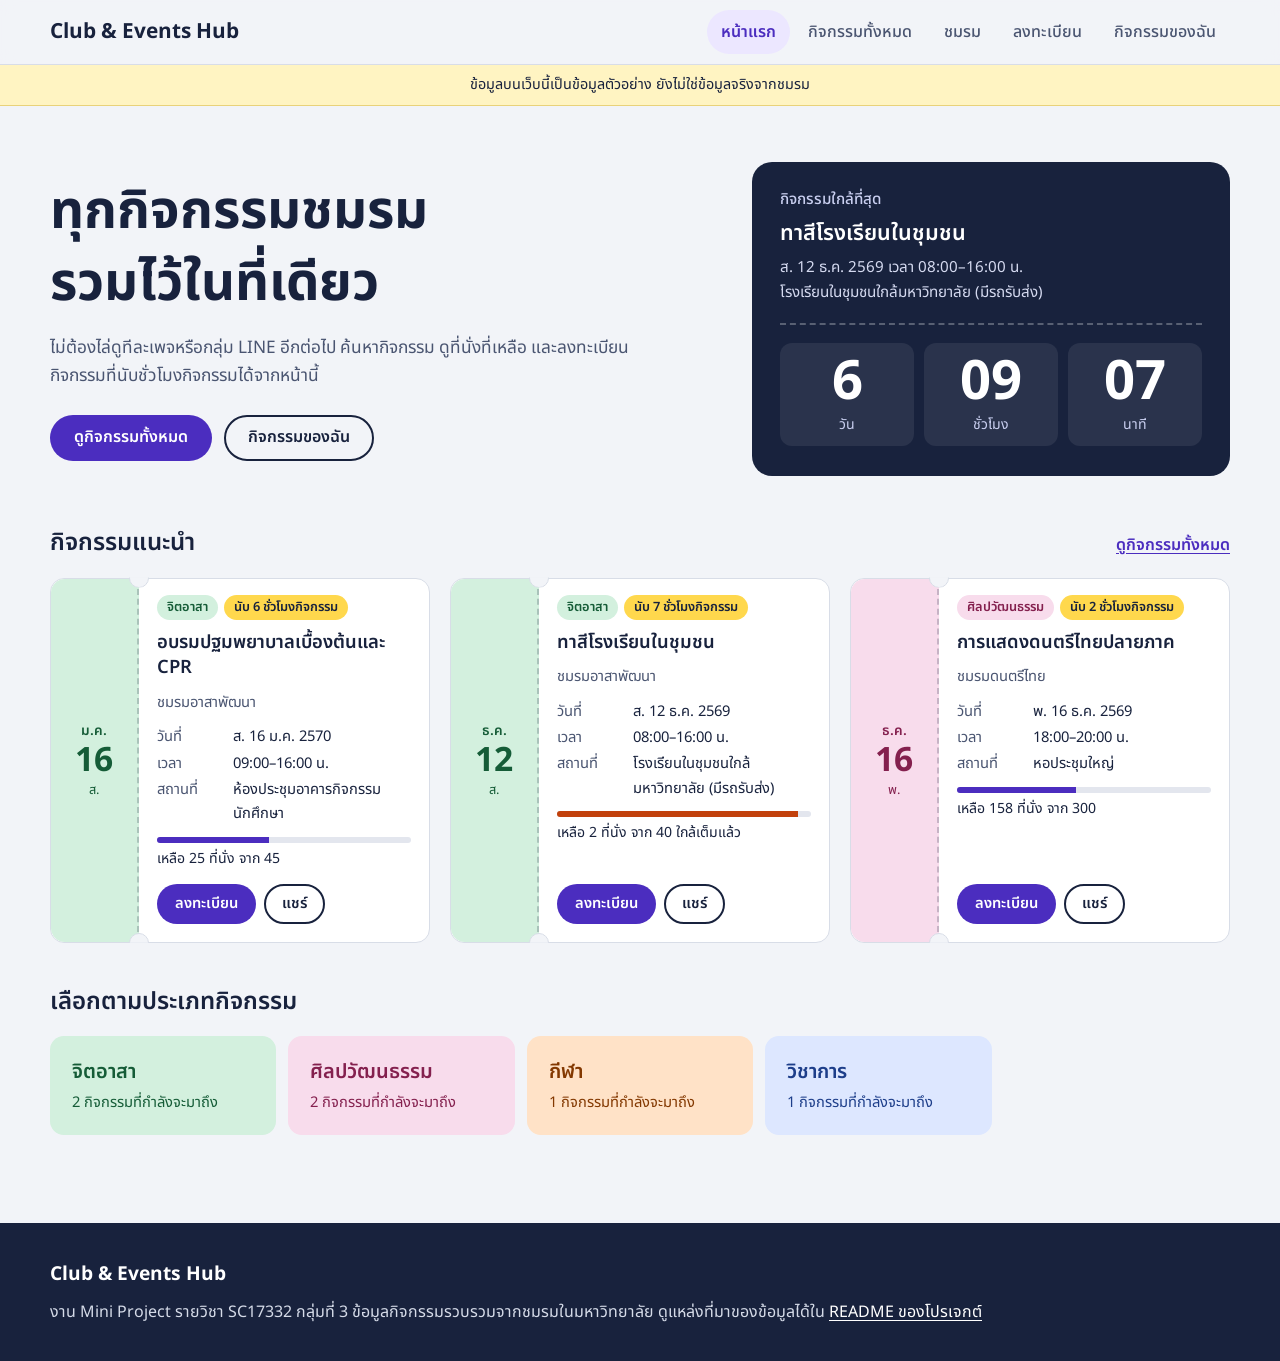
==== index.html @ ec0154b6 "Add Club & Events Hub starter site" ====
<!DOCTYPE html>
<!--
  =========================================================
  index.html — หน้าแรก Club & Events Hub
  รายวิชา SC17332 · Mini Project Smart Campus · กลุ่มที่ 3

  หน้านี้ทำอะไร
    1) นับถอยหลังถึงกิจกรรมถัดไป (F6)
       ถ้าเคยลงทะเบียนไว้ → นับถึงกิจกรรมถัดไปของฉัน
       ถ้ายังไม่เคย       → นับถึงกิจกรรมที่ใกล้ที่สุด
    2) กิจกรรมแนะนำ (กิจกรรมที่ featured = true ใน data/events.json)
    3) ลิงก์ลัดไปหน้ากิจกรรมแบบกรองตามประเภท

  ไฟล์ JavaScript ของหน้านี้: js/home.js (ใช้ฟังก์ชันร่วมจาก js/common.js และเริ่มทำงานผ่าน js/router.js)
  จุดที่ JavaScript เติมเนื้อหาให้มีคำว่า [JS] กำกับไว้ใน comment
  =========================================================
-->
<html lang="th">
<head>
  <meta charset="UTF-8">
  <meta name="viewport" content="width=device-width, initial-scale=1.0">
  <title>Club &amp; Events Hub — รวมกิจกรรมชมรมในมหาวิทยาลัย</title>
  <meta name="description" content="รวมกิจกรรมชมรมในมหาวิทยาลัย ค้นหา ลงทะเบียน และติดตามกิจกรรมที่นับชั่วโมงกิจกรรมได้">

  <!-- Google Fonts (อนุญาตตามข้อ T9)
       Noto Sans Thai = ฟอนต์เดียวทั้งเว็บ อ่านง่ายทั้งไทยและอังกฤษ -->
  <link rel="preconnect" href="https://fonts.googleapis.com">
  <link rel="preconnect" href="https://fonts.gstatic.com" crossorigin>
  <link href="https://fonts.googleapis.com/css2?family=Noto+Sans+Thai:wght@400;500;600;700&display=swap" rel="stylesheet">

  <!-- CSS ไฟล์เดียวใช้ทุกหน้า (ข้อ T4: ห้าม inline style) -->
  <link rel="icon" href="images/favicon.svg" type="image/svg+xml">
  <link rel="stylesheet" href="css/style.css">
</head>
<body data-page="home">

  <!-- ลิงก์ข้ามเมนู: กด Tab ครั้งแรกจะเห็น ช่วยผู้ใช้คีย์บอร์ดไม่ต้องกด Tab ผ่านเมนูทุกครั้ง -->
  <a class="skip-link" href="#main">ข้ามไปเนื้อหาหลัก</a>

  <!-- ===== HEADER (เหมือนกันทุกหน้า ต่างกันแค่ aria-current) ===== -->
  <header class="site-header">
    <div class="container header-inner">
      <a class="logo" href="index.html">Club &amp; Events Hub</a>

      <!-- aria-current="page" บอกโปรแกรมอ่านหน้าจอว่าตอนนี้อยู่หน้าไหน และ CSS ใช้ทำเส้นใต้ค้าง -->
      <nav aria-label="เมนูหลัก">
        <ul class="nav-links">
          <li><a href="index.html" aria-current="page">หน้าแรก</a></li>
          <li><a href="events.html">กิจกรรมทั้งหมด</a></li>
          <li><a href="clubs.html">ชมรม</a></li>
          <li><a href="register.html">ลงทะเบียน</a></li>
          <!-- [JS] ตัวเลขจำนวนกิจกรรมที่ลงทะเบียนไว้ common.js อัปเดตจาก localStorage -->
          <li><a href="my-events.html">กิจกรรมของฉัน <span class="nav-badge" id="my-count" hidden>0</span></a></li>
        </ul>
      </nav>
    </div>
  </header>

  <!-- [JS] แถบเตือนข้อมูลตัวอย่าง แสดงเมื่อ meta.isSample เป็น true ใน data/events.json -->
  <p class="sample-banner" id="sample-banner" hidden>
    ข้อมูลบนเว็บนี้เป็นข้อมูลตัวอย่าง ยังไม่ใช่ข้อมูลจริงจากชมรม
  </p>

  <main id="main">

    <!-- ===== HERO: ข้อความต้อนรับ + นับถอยหลัง ===== -->
    <section class="hero container" aria-labelledby="hero-title">
      <div class="hero-text">
        <h1 id="hero-title">ทุกกิจกรรมชมรม<br>รวมไว้ในที่เดียว</h1>
        <p class="hero-lead">
          ไม่ต้องไล่ดูทีละเพจหรือกลุ่ม LINE อีกต่อไป ค้นหากิจกรรม ดูที่นั่งที่เหลือ
          และลงทะเบียนกิจกรรมที่นับชั่วโมงกิจกรรมได้จากหน้านี้
        </p>
        <div class="hero-actions">
          <a class="btn btn-primary" href="events.html">ดูกิจกรรมทั้งหมด</a>
          <a class="btn btn-ghost" href="my-events.html">กิจกรรมของฉัน</a>
        </div>
      </div>

      <!-- [JS] กล่องนับถอยหลัง (F6)
           common.js ฟังก์ชัน renderCountdown() เติมชื่อกิจกรรม วันเวลา และตัวเลข
           แล้วใช้ setInterval อัปเดตทุก 1 วินาที -->
      <section class="countdown-card" aria-labelledby="countdown-title">
        <h2 id="countdown-title" class="countdown-label">กิจกรรมใกล้ที่สุด</h2>
        <div id="countdown-box" aria-busy="true">
          <p class="countdown-status">กำลังโหลดกิจกรรม…</p>
        </div>
      </section>
    </section>

    <!-- ===== กิจกรรมแนะนำ ===== -->
    <section class="section container" aria-labelledby="featured-title">
      <div class="section-head">
        <h2 id="featured-title">กิจกรรมแนะนำ</h2>
        <a class="text-link" href="events.html">ดูกิจกรรมทั้งหมด</a>
      </div>

      <!-- [JS] การ์ดกิจกรรมสร้างจากข้อมูลใน data/events.json (F1) -->
      <div class="ticket-grid" id="featured-grid" aria-busy="true">
        <p class="grid-message">กำลังโหลดกิจกรรม…</p>
      </div>

      <noscript>
        <p class="grid-message">กรุณาเปิดใช้ JavaScript เพื่อดูรายการกิจกรรม</p>
      </noscript>
    </section>

    <!-- ===== เลือกตามประเภท ===== -->
    <section class="section container" aria-labelledby="types-title">
      <div class="section-head">
        <h2 id="types-title">เลือกตามประเภทกิจกรรม</h2>
      </div>
      <!-- [JS] สร้างลิงก์จากประเภทที่มีจริงในข้อมูล เช่น events.html?type=จิตอาสา -->
      <ul class="type-links" id="type-links"></ul>
    </section>

  </main>

  <!-- ===== FOOTER (เหมือนกันทุกหน้า) ===== -->
  <footer class="site-footer">
    <div class="container footer-inner">
      <p class="footer-title">Club &amp; Events Hub</p>
      <p>
        งาน Mini Project รายวิชา SC17332 กลุ่มที่ 3 ข้อมูลกิจกรรมรวบรวมจากชมรมในมหาวิทยาลัย
        ดูแหล่งที่มาของข้อมูลได้ใน
        <!-- TODO(กลุ่ม): แก้ลิงก์ให้เป็น repo ของกลุ่ม -->
        <a href="https://github.com/">README ของโปรเจกต์</a>
      </p>
    </div>
  </footer>

  <!-- [JS] กล่องแจ้งเตือนมุมล่าง role="status" ให้โปรแกรมอ่านหน้าจออ่านเมื่อข้อความเปลี่ยน -->
  <div class="notice" id="notice" role="status" aria-live="polite"></div>

  <!-- JavaScript: ทุกหน้าโหลดครบทุกไฟล์ เพื่อให้ router.js สลับหน้าได้โดยไม่โหลดใหม่
       ลำดับสำคัญ: common.js ก่อน (ฟังก์ชันที่ใช้ร่วม) → ไฟล์ของแต่ละหน้า → router.js ท้ายสุด (เริ่มทำงาน) -->
  <script src="js/common.js"></script>
  <script src="js/home.js"></script>
  <script src="js/events.js"></script>
  <script src="js/clubs.js"></script>
  <script src="js/register.js"></script>
  <script src="js/my-events.js"></script>
  <script src="js/router.js"></script>
</body>
</html>
---- css/style.css ----
/* =========================================================
   style.css — Club & Events Hub (ใช้ร่วมกันทุกหน้า)
   รายวิชา SC17332 · Mini Project Smart Campus · กลุ่มที่ 3

   แนวคิดดีไซน์: การ์ดกิจกรรมทำเป็น "ตั๋ว" มีต้นขั้วบอกวันที่ด้านซ้าย
   คั่นด้วยเส้นประและรอยเจาะครึ่งวงกลม สื่อถึงการลงทะเบียน/จองที่นั่ง

   เขียนแบบ mobile-first (ข้อ T5)
     สไตล์พื้นฐาน = จอมือถือ (360px ขึ้นไป)
     @media (min-width: 640px)  = แท็บเล็ต   (จุดเปลี่ยนที่ 1)
     @media (min-width: 1024px) = เดสก์ท็อป  (จุดเปลี่ยนที่ 2)

   สารบัญ (ค้นด้วย Ctrl+F ตามเลข)
     1) ตัวแปร            2) พื้นฐาน + การเข้าถึง   3) Header / เมนู
     4) ปุ่มและลิงก์        5) Hero + นับถอยหลัง      6) หัวข้อและ section
     7) การ์ดกิจกรรม (ตั๋ว)  8) ตัวกรอง               9) ปฏิทิน
     10) ชมรม             11) ฟอร์มลงทะเบียน        12) กิจกรรมของฉัน
     13) Footer + แจ้งเตือน  14) Responsive           15) เปลี่ยนหน้า
     16) ลดการเคลื่อนไหว
   ========================================================= */


/* ---------- 1) ตัวแปร (ข้อ T4: ใช้ CSS custom properties สำหรับสีหลัก) ---------- */
:root {
  --paper: #f2f4f8;          /* พื้นหลังทั้งหน้า (เทาอมฟ้า) */
  --surface: #ffffff;        /* พื้นการ์ด */
  --ink: #18223d;            /* ตัวอักษรหลัก (กรมท่า) */
  --ink-soft: #4a5571;       /* ตัวอักษรรอง (contrast กับพื้น paper ≈ 7:1) */
  --line: #d8dde7;           /* เส้นขอบบาง */
  --field-line: #737d93;     /* ขอบช่องกรอก (ต้อง contrast ≥ 3:1 กับพื้นขาว) */

  --accent: #4b2dbf;         /* สีหลัก (ม่วง) ตัวอักษรขาวบนสีนี้ contrast ≈ 9:1 */
  --accent-hover: #391f9c;
  --accent-soft: #ece7ff;
  --highlight: #ffd84d;      /* เหลืองไฮไลต์ ใช้กับป้าย "นับชั่วโมงได้" */

  --danger: #b42318;
  --danger-soft: #fdecea;
  --success: #146c3f;
  --success-soft: #e3f4ea;

  /* สีประจำประเภทกิจกรรม: --tint = พื้น, --tint-ink = ตัวอักษรบนพื้นนั้น
     ค่าเริ่มต้น (ประเภทอื่น ๆ) ตั้งไว้ที่นี่ ส่วนแต่ละประเภทกำหนดในข้อ 7 */
  --tint: #e8e5f4;
  --tint-ink: #3e3470;

  /* ใช้ฟอนต์เดียวทั้งเว็บ อยากเปลี่ยนฟอนต์แก้ 2 บรรทัดนี้ + ลิงก์ Google Fonts ใน <head> */
  --font-display: "Noto Sans Thai", sans-serif;
  --font-body: "Noto Sans Thai", sans-serif;

  --radius: 14px;
  --radius-lg: 20px;
  --pill: 999px;
  --stub: 78px;              /* ความกว้างต้นขั้วตั๋ว */
  --max: 1180px;             /* ความกว้างสูงสุดของเนื้อหา */
}


/* ---------- 2) พื้นฐาน + การเข้าถึง ---------- */
*,
*::before,
*::after {
  box-sizing: border-box;
}

html {
  scroll-behavior: smooth;
  scroll-padding-top: 140px;   /* เลื่อนไปที่ #anchor แล้วไม่โดน header ที่ติดด้านบนบัง */
}

body {
  margin: 0;
  font-family: var(--font-body);
  font-size: 1rem;
  line-height: 1.65;           /* ภาษาไทยมีสระบน-ล่าง ต้องเว้นบรรทัดมากกว่าภาษาอังกฤษ */
  color: var(--ink);
  background: var(--paper);
}

h1, h2, h3, p, ul, ol, dl, dd {
  margin: 0;
}

h1, h2, h3 {
  font-family: var(--font-display);
  line-height: 1.3;
}

ul, ol {
  padding: 0;
  list-style: none;
}

img {
  display: block;
  max-width: 100%;
}

a {
  color: var(--accent);
  text-underline-offset: 3px;
}

/* กล่องจัดกึ่งกลาง ใช้ซ้ำทุกส่วน */
.container {
  width: min(100% - 32px, var(--max));
  margin-inline: auto;
}

/* ซ่อนจากสายตา แต่โปรแกรมอ่านหน้าจอยังอ่านได้ */
.visually-hidden {
  position: absolute;
  width: 1px;
  height: 1px;
  padding: 0;
  margin: -1px;
  overflow: hidden;
  clip: rect(0 0 0 0);
  white-space: nowrap;
  border: 0;
}

/* วงโฟกัสเมื่อใช้คีย์บอร์ด (ข้อ T3: มองเห็น focus ชัดเจน)
   :focus-visible แสดงเฉพาะตอนกด Tab ไม่แสดงตอนคลิกเมาส์ */
:focus-visible {
  outline: 3px solid var(--accent);
  outline-offset: 3px;
}

/* ลิงก์ข้ามเมนู ซ่อนอยู่นอกจอ โผล่มาเมื่อได้รับโฟกัส */
.skip-link {
  position: absolute;
  top: -100px;
  left: 16px;
  z-index: 300;
  padding: 10px 18px;
  border-radius: var(--pill);
  background: var(--ink);
  color: #fff;
  font-weight: 600;
  transition: top 0.2s;
}

.skip-link:focus {
  top: 12px;
}

.muted {
  color: var(--ink-soft);
}

/* hidden ต้องชนะ display ที่ตั้งไว้ใน class อื่นเสมอ */
[hidden] {
  display: none !important;
}


/* ---------- 3) Header / เมนู ---------- */
.site-header {
  position: sticky;
  top: 0;
  z-index: 100;
  background: rgba(242, 244, 248, 0.92);
  backdrop-filter: blur(8px);
  border-bottom: 1px solid var(--line);
}

/* Flexbox: โลโก้ + เมนูเรียงแนวนอน ถ้าที่ไม่พอให้ขึ้นบรรทัดใหม่ */
.header-inner {
  display: flex;
  flex-wrap: wrap;
  align-items: center;
  justify-content: space-between;
  gap: 4px 24px;
  padding-top: 12px;
}

.logo {
  color: var(--ink);
  font-family: var(--font-display);
  font-size: 1.3rem;
  font-weight: 700;
  text-decoration: none;
}

/* มือถือ: เมนูเต็มความกว้าง เลื่อนซ้าย-ขวาได้ในแถบเมนูเท่านั้น (หน้าเว็บไม่ scroll แนวนอน) */
.site-header nav {
  width: 100%;
}

.nav-links {
  display: flex;
  gap: 4px;
  overflow-x: auto;
  padding-block: 6px 10px;
  white-space: nowrap;
  scrollbar-width: thin;
}

.nav-links a {
  display: inline-flex;
  align-items: center;
  gap: 6px;
  min-height: 44px;            /* พื้นที่กดอย่างน้อย 44px สำหรับนิ้ว */
  padding: 0 14px;
  border-radius: var(--pill);
  color: var(--ink-soft);
  font-weight: 500;
  text-decoration: none;
  transition: background 0.2s, color 0.2s;
}

.nav-links a:hover {
  background: var(--surface);
  color: var(--ink);
}

/* หน้าปัจจุบัน: เลือกจาก aria-current ไม่ต้องเพิ่ม class เอง */
.nav-links a[aria-current="page"] {
  background: var(--accent-soft);
  color: var(--accent);
  font-weight: 600;
}

.nav-badge {
  display: inline-grid;
  place-items: center;
  min-width: 22px;
  height: 22px;
  padding: 0 6px;
  border-radius: var(--pill);
  background: var(--accent);
  color: #fff;
  font-size: 0.75rem;
  font-weight: 600;
  line-height: 1;
}

.sample-banner {
  padding: 8px 16px;
  border-bottom: 1px solid #e9d27a;
  background: #fff4c2;
  color: var(--ink);
  font-size: 0.9rem;
  text-align: center;
}


/* ---------- 4) ปุ่มและลิงก์ ---------- */
.btn {
  display: inline-flex;
  align-items: center;
  justify-content: center;
  gap: 8px;
  min-height: 46px;
  padding: 0 22px;
  border: 2px solid transparent;
  border-radius: var(--pill);
  font-family: inherit;
  font-size: 1rem;
  font-weight: 600;
  line-height: 1.2;
  text-align: center;
  text-decoration: none;
  cursor: pointer;
  transition: background 0.2s, color 0.2s, border-color 0.2s;
}

.btn-primary {
  background: var(--accent);
  color: #fff;
}

.btn-primary:hover {
  background: var(--accent-hover);
}

.btn-ghost {
  border-color: var(--ink);
  background: transparent;
  color: var(--ink);
}

.btn-ghost:hover {
  background: var(--ink);
  color: #fff;
}

.btn-danger {
  border-color: var(--danger);
  background: transparent;
  color: var(--danger);
}

.btn-danger:hover {
  background: var(--danger);
  color: #fff;
}

.btn-small {
  min-height: 40px;
  padding: 0 16px;
  font-size: 0.92rem;
}

.btn-block {
  width: 100%;
}

.text-link {
  font-weight: 600;
}

.text-link:hover {
  color: var(--accent-hover);
}

/* ปุ่มที่หน้าตาเหมือนลิงก์ (ใช้ในข้อความ "ลองอีกครั้ง") */
.link-btn {
  padding: 0;
  border: 0;
  background: none;
  color: var(--accent);
  font: inherit;
  font-weight: 600;
  text-decoration: underline;
  text-underline-offset: 3px;
  cursor: pointer;
}

.icon-btn {
  display: grid;
  place-items: center;
  width: 44px;
  height: 44px;
  border: 1.5px solid var(--line);
  border-radius: 50%;
  background: var(--surface);
  color: var(--ink);
  font-size: 1.5rem;
  line-height: 1;
  cursor: pointer;
  transition: border-color 0.2s;
}

.icon-btn:hover {
  border-color: var(--ink);
}


/* ---------- 5) Hero + นับถอยหลัง ---------- */
/* Grid: มือถือ 1 คอลัมน์ (ข้อความอยู่บน กล่องนับถอยหลังอยู่ล่าง) เดสก์ท็อปแบ่ง 2 คอลัมน์ (ข้อ 14) */
.hero {
  display: grid;
  gap: 28px;
  padding-block: 32px 8px;
}

.hero h1 {
  font-size: clamp(1.9rem, 6.5vw, 3.3rem);   /* ขนาดยืดตามความกว้างจอ แต่ไม่เล็ก/ใหญ่เกินช่วงนี้ */
  font-weight: 700;
  line-height: 1.35;         /* ภาษาไทยมีวรรณยุกต์ด้านบน ถ้าน้อยกว่านี้บรรทัดจะชนกัน */
}

.hero-lead {
  max-width: 34em;
  margin-top: 14px;
  color: var(--ink-soft);
  font-size: 1.08rem;
}

.hero-actions {
  display: flex;
  flex-wrap: wrap;
  gap: 12px;
  margin-top: 24px;
}

/* กล่องนับถอยหลัง: จุดเด่นเดียวของหน้า ใช้พื้นสีเข้ม */
.countdown-card {
  padding: 22px 22px 24px;
  border-radius: var(--radius-lg);
  background: var(--ink);
  color: #fff;
}

.countdown-card a {
  color: #fff;
}

/* บนพื้นเข้ม วงโฟกัสสีม่วงมองไม่เห็น จึงเปลี่ยนเป็นสีเหลือง */
.countdown-card :focus-visible {
  outline-color: var(--highlight);
}

.countdown-label {
  color: #c9cff0;
  font-family: var(--font-body);
  font-size: 0.95rem;
  font-weight: 500;
}

.countdown-title {
  margin-top: 6px;
  font-size: 1.35rem;
  font-weight: 600;
}

.countdown-title a {
  text-decoration: none;
}

.countdown-title a:hover {
  text-decoration: underline;
}

.countdown-when {
  margin-top: 4px;
  color: #d5daf0;
  font-size: 0.95rem;
}

/* ตัวเลข 3 ช่อง (วัน ชั่วโมง นาที) จัดด้วย Grid */
.timer {
  display: grid;
  grid-template-columns: repeat(3, 1fr);
  gap: 10px;
  margin-top: 18px;
  padding-top: 18px;
  border-top: 2px dashed rgba(255, 255, 255, 0.28);   /* เส้นประแบบรอยฉีกตั๋ว */
}

.timer-part {
  display: flex;
  flex-direction: column;
  align-items: center;
  padding: 10px 4px;
  border-radius: 12px;
  background: rgba(255, 255, 255, 0.08);
}

.timer-num {
  font-family: var(--font-display);
  font-size: clamp(2.2rem, 11vw, 3.4rem);
  font-weight: 700;
  font-variant-numeric: tabular-nums;   /* ตัวเลขกว้างเท่ากัน ไม่กระตุกตอนเปลี่ยนค่า */
  line-height: 1.1;
}

.timer-unit {
  color: #c9cff0;
  font-size: 0.88rem;
}

.countdown-status {
  margin-top: 10px;
  color: #d5daf0;
}

.countdown-foot {
  margin-top: 16px;
}

.countdown-foot .btn {
  border-color: #fff;
  color: #fff;
}

.countdown-foot .btn:hover {
  background: #fff;
  color: var(--ink);
}


/* ---------- 6) หัวข้อและ section ---------- */
.page-head {
  padding-block: 32px 4px;
}

.page-head h1 {
  font-size: clamp(1.8rem, 5vw, 2.5rem);
  font-weight: 700;
}

.page-head p {
  max-width: 44em;
  margin-top: 6px;
  color: var(--ink-soft);
}

.section {
  padding-block: 36px 8px;
}

.section-head {
  display: flex;
  flex-wrap: wrap;
  align-items: baseline;
  justify-content: space-between;
  gap: 4px 16px;
  margin-bottom: 18px;
}

.section-head h2 {
  font-size: 1.5rem;
  font-weight: 600;
}

.count-pill {
  display: inline-grid;
  place-items: center;
  min-width: 28px;
  margin-left: 6px;
  padding: 0 8px;
  border-radius: var(--pill);
  background: var(--surface);
  border: 1px solid var(--line);
  color: var(--ink-soft);
  font-family: var(--font-body);
  font-size: 0.85rem;
  font-weight: 600;
  vertical-align: middle;
}

/* ข้อความแทนการ์ด: กำลังโหลด / ไม่พบ / ผิดพลาด */
.grid-message {
  grid-column: 1 / -1;
  padding: 40px 16px;
  border: 1.5px dashed var(--line);
  border-radius: var(--radius);
  color: var(--ink-soft);
  text-align: center;
}

/* ลิงก์ประเภทกิจกรรมในหน้าแรก */
.type-links {
  display: grid;
  grid-template-columns: repeat(auto-fill, minmax(min(100%, 220px), 1fr));
  gap: 12px;
  padding-bottom: 40px;
}

.type-links a {
  display: flex;
  flex-direction: column;
  gap: 2px;
  padding: 18px 20px;
  border: 2px solid transparent;
  border-radius: var(--radius);
  background: var(--tint);
  color: var(--tint-ink);
  text-decoration: none;
  transition: border-color 0.2s;
}

.type-links a:hover {
  border-color: var(--tint-ink);
}

.type-name {
  font-family: var(--font-display);
  font-size: 1.25rem;
  font-weight: 600;
}

.type-count {
  font-size: 0.92rem;
}


/* ---------- 7) การ์ดกิจกรรม (ตั๋ว) ---------- */
/* สีประจำประเภท: เลือกจาก data-type ที่ JS ใส่ให้การ์ด เช่น data-type="กีฬา"
   ไม่ได้สื่อความหมายด้วยสีอย่างเดียว (ข้อ T3) เพราะมีชื่อประเภทเป็นตัวอักษรในป้ายด้วยเสมอ */
[data-type="วิชาการ"]      { --tint: #dde7ff; --tint-ink: #1d3e8a; }
[data-type="กีฬา"]         { --tint: #ffe2c7; --tint-ink: #833800; }
[data-type="จิตอาสา"]      { --tint: #d3f0de; --tint-ink: #155c37; }
[data-type="ศิลปวัฒนธรรม"] { --tint: #f8dcec; --tint-ink: #84204e; }

/* auto-fill + minmax: จำนวนคอลัมน์ปรับเองตามความกว้าง (มือถือ 1, แท็บเล็ต 2, เดสก์ท็อป 3)
   min(100%, 300px) กันการ์ดกว้างเกินจอที่แคบกว่า 300px */
.ticket-grid {
  display: grid;
  grid-template-columns: repeat(auto-fill, minmax(min(100%, 310px), 1fr));
  gap: 20px;
}

.ticket {
  position: relative;
  display: grid;
  grid-template-columns: var(--stub) minmax(0, 1fr);   /* ต้นขั้ว | เนื้อหา */
  border: 1px solid var(--line);
  border-radius: var(--radius);
  background: var(--surface);
  transition: border-color 0.2s;
}

.ticket:hover {
  border-color: #aab2c5;
}

/* รอยเจาะครึ่งวงกลมบน-ล่าง ตรงแนวเส้นประ
   วาดวงกลมสีเดียวกับพื้นหลังหน้า แล้วใช้ clip-path ตัดให้เหลือครึ่งที่อยู่ในการ์ด */
.ticket::before,
.ticket::after {
  content: "";
  position: absolute;
  left: calc(var(--stub) - 10px);
  width: 20px;
  height: 20px;
  border: 1px solid var(--line);
  border-radius: 50%;
  background: var(--paper);
}

.ticket::before {
  top: -11px;
  clip-path: inset(50% 0 0 0);
}

.ticket::after {
  bottom: -11px;
  clip-path: inset(0 0 50% 0);
}

/* กิจกรรมที่จบแล้ว: ต้นขั้วเป็นสีเทา (มีป้าย "จบแล้ว" เป็นตัวอักษรด้วย) */
.ticket.is-past {
  --tint: #e4e7ee;
  --tint-ink: #3d4660;
}

/* การ์ดที่ถูกลิงก์มาถึง (#event-e006) หรือกดจากปฏิทิน */
.ticket:target,
.ticket.is-highlight {
  outline: 3px solid var(--accent);
  outline-offset: 3px;
}

.ticket-stub {
  display: flex;
  flex-direction: column;
  align-items: center;
  justify-content: center;
  gap: 2px;
  padding: 16px 4px;
  border-right: 2px dashed rgba(24, 34, 61, 0.22);
  border-radius: var(--radius) 0 0 var(--radius);
  background: var(--tint);
  color: var(--tint-ink);
  text-align: center;
}

.stub-month {
  font-size: 0.85rem;
  font-weight: 600;
}

.stub-day {
  font-family: var(--font-display);
  font-size: 2.1rem;
  font-weight: 700;
  line-height: 1;
}

.stub-weekday {
  font-size: 0.8rem;
}

.ticket-body {
  display: flex;
  flex-direction: column;
  gap: 10px;
  min-width: 0;                /* ให้ข้อความยาวตัดบรรทัดได้ ไม่ดันการ์ดล้น */
  padding: 16px 18px 18px;
}

.ticket-poster {
  width: 100%;
  aspect-ratio: 16 / 9;
  border-radius: 10px;
  object-fit: cover;
}

.ticket-tags {
  display: flex;
  flex-wrap: wrap;
  gap: 6px;
}

.chip {
  display: inline-block;
  padding: 2px 10px;
  border-radius: var(--pill);
  background: var(--tint);
  color: var(--tint-ink);
  font-size: 0.8rem;
  font-weight: 600;
}

.chip-hours {
  background: var(--highlight);
  color: var(--ink);
}

.chip-status {
  background: #e4e7ee;
  color: #3d4660;
}

.chip-full {
  background: var(--danger-soft);
  color: var(--danger);
}

.ticket h3 {
  font-size: 1.15rem;
  font-weight: 600;
  line-height: 1.4;
}

.ticket-club {
  color: var(--ink-soft);
  font-size: 0.92rem;
}

/* รายละเอียด วันที่/เวลา/สถานที่ ใช้ <dl> (คำ + ความหมาย) จัดเป็น Grid 2 คอลัมน์ */
.ticket-meta {
  display: grid;
  gap: 2px;
  font-size: 0.92rem;
}

.ticket-meta div {
  display: grid;
  grid-template-columns: 4.6em minmax(0, 1fr);
  gap: 8px;
}

.ticket-meta dt {
  color: var(--ink-soft);
}

.seats {
  display: grid;
  gap: 4px;
}

.seat-bar {
  height: 6px;
  overflow: hidden;
  border-radius: var(--pill);
  background: #e3e6ee;
}

.seat-fill {
  width: 0;                    /* JS ตั้งความกว้างจริงตามสัดส่วนที่นั่งที่ใช้ไป */
  height: 100%;
  background: var(--accent);
  transition: width 0.4s;
}

.ticket.is-low .seat-fill {
  background: #c2410c;
}

.seat-text {
  font-size: 0.88rem;
}

.ticket-actions {
  display: flex;
  flex-wrap: wrap;
  gap: 8px;
  margin-top: auto;            /* ดันปุ่มลงล่างสุด การ์ดในแถวเดียวกันปุ่มจะตรงกัน */
  padding-top: 4px;
}

.ticket-note {
  color: var(--ink-soft);
  font-size: 0.9rem;
}


/* ---------- 8) ตัวกรอง ---------- */
.filters {
  padding-top: 20px;
}

/* Grid: มือถือ 1 คอลัมน์ แท็บเล็ต 2 คอลัมน์ เดสก์ท็อปเรียงแถวเดียว (ข้อ 14) */
.filter-form {
  display: grid;
  gap: 14px;
  padding: 18px;
  border: 1px solid var(--line);
  border-radius: var(--radius);
  background: var(--surface);
}

.filter-form .field {
  margin-bottom: 0;
}

.filter-foot {
  display: flex;
  flex-wrap: wrap;
  align-items: center;
  justify-content: space-between;
  gap: 10px 16px;
  margin-top: 14px;
}

.result-count {
  color: var(--ink-soft);
}

.view-toggle {
  display: inline-flex;
  padding: 3px;
  border: 1.5px solid var(--ink);
  border-radius: var(--pill);
}

.view-toggle button {
  min-height: 38px;
  padding: 0 18px;
  border: 0;
  border-radius: var(--pill);
  background: transparent;
  color: var(--ink);
  font: inherit;
  font-weight: 600;
  cursor: pointer;
  transition: background 0.2s, color 0.2s;
}

.view-toggle button[aria-pressed="true"] {
  background: var(--ink);
  color: #fff;
}

.section-past .section-head h2 {
  color: var(--ink-soft);
}


/* ---------- 9) ปฏิทิน (ฟีเจอร์เสริม: CSS Grid 7 คอลัมน์) ---------- */
.calendar {
  padding-block: 28px 40px;
}

.cal-head {
  display: flex;
  align-items: center;
  justify-content: space-between;
  gap: 12px;
  margin-bottom: 14px;
}

.cal-head h2 {
  font-size: 1.4rem;
  font-weight: 600;
  text-align: center;
}

/* หัวใจของปฏิทิน: 7 คอลัมน์เท่ากัน = 7 วันในสัปดาห์
   minmax(0, 1fr) กันไม่ให้ชื่อกิจกรรมยาว ๆ ดันคอลัมน์ให้กว้างเกิน */
.cal-weekdays,
.cal-grid {
  display: grid;
  grid-template-columns: repeat(7, minmax(0, 1fr));
  gap: 4px;
}

.cal-weekdays {
  margin-bottom: 4px;
  color: var(--ink-soft);
  font-size: 0.85rem;
  font-weight: 600;
  text-align: center;
}

.cal-day {
  min-width: 0;
  min-height: 62px;
  padding: 4px;
  border: 1px solid var(--line);
  border-radius: 8px;
  background: var(--surface);
}

/* ช่องว่างก่อนวันที่ 1 ของเดือน */
.cal-empty {
  border: 0;
  background: transparent;
}

.cal-day[aria-current="date"] {
  border: 2px solid var(--accent);
}

.cal-date {
  display: block;
  font-family: var(--font-display);
  font-size: 0.9rem;
  font-weight: 600;
}

.cal-events {
  display: flex;
  flex-wrap: wrap;
  gap: 3px;
}

/* มือถือ: กิจกรรมแสดงเป็นจุดสี ชื่อกิจกรรมซ่อนจากสายตาแต่ยังอ่านได้ด้วยโปรแกรมอ่านหน้าจอ */
.cal-events a {
  display: block;
  width: 14px;
  height: 14px;
  border-radius: 50%;
  background: var(--tint-ink);
}

.cal-event-text {
  position: absolute;
  width: 1px;
  height: 1px;
  overflow: hidden;
  clip: rect(0 0 0 0);
  white-space: nowrap;
}

.cal-note {
  margin-top: 12px;
  color: var(--ink-soft);
  font-size: 0.9rem;
}


/* ---------- 10) ชมรม ---------- */
.club-grid {
  display: grid;
  grid-template-columns: repeat(auto-fill, minmax(min(100%, 340px), 1fr));
  gap: 20px;
  padding-block: 24px 48px;
}

.club {
  display: flex;
  flex-direction: column;
  gap: 12px;
  padding: 22px;
  border: 1px solid var(--line);
  border-top: 6px solid var(--tint-ink);
  border-radius: var(--radius);
  background: var(--surface);
}

.club h2 {
  font-size: 1.35rem;
  font-weight: 600;
}

.club-contact {
  color: var(--ink-soft);
  font-size: 0.92rem;
}

.club h3 {
  margin-top: 4px;
  font-family: var(--font-body);
  font-size: 0.95rem;
  font-weight: 600;
}

.club-events {
  display: grid;
  gap: 8px;
}

.club-events li {
  display: grid;
  grid-template-columns: 4.8em minmax(0, 1fr);
  gap: 10px;
  align-items: baseline;
  padding-top: 8px;
  border-top: 1px solid var(--line);
}

.club-events time {
  color: var(--tint-ink);
  font-family: var(--font-display);
  font-weight: 600;
}

.club-foot {
  margin-top: auto;
  padding-top: 6px;
}


/* ---------- 11) ฟอร์มลงทะเบียน ---------- */
.register-layout {
  display: grid;
  gap: 24px;
  padding-block: 24px 56px;
}

.form-card,
.event-summary {
  padding: 22px 20px;
  border: 1px solid var(--line);
  border-radius: var(--radius-lg);
  background: var(--surface);
}

.form-card h2,
.event-summary h2 {
  margin-bottom: 16px;
  font-size: 1.3rem;
  font-weight: 600;
}

.field {
  display: flex;
  flex-direction: column;
  gap: 6px;
  margin-bottom: 18px;
}

.field label {
  font-weight: 600;
}

.field input[type="text"],
.field input[type="email"],
.field input[type="search"],
.field select {
  width: 100%;
  min-height: 46px;
  padding: 8px 14px;
  border: 1.5px solid var(--field-line);
  border-radius: 10px;
  background: var(--surface);
  color: var(--ink);
  font: inherit;
  transition: border-color 0.2s;
}

.field input:focus,
.field select:focus {
  border-color: var(--accent);
}

/* ช่องที่ JS ตรวจแล้วไม่ผ่าน (aria-invalid="true"): ขอบแดง + ข้อความแดงใต้ช่อง */
.field [aria-invalid="true"] {
  border-color: var(--danger);
}

.field-hint {
  color: var(--ink-soft);
  font-size: 0.88rem;
}

.field-error {
  color: var(--danger);
  font-size: 0.9rem;
  font-weight: 500;
}

/* ไม่มีข้อความผิดพลาด = ไม่ต้องกินพื้นที่ */
.field-error:empty {
  display: none;
}

/* checkbox อยู่ซ้าย ข้อความอยู่ขวา ข้อความผิดพลาดขึ้นบรรทัดใหม่เต็มความกว้าง */
.field-check {
  flex-direction: row;
  flex-wrap: wrap;
  align-items: flex-start;
  gap: 10px;
}

.field-check input {
  flex-shrink: 0;
  width: 22px;
  height: 22px;
  margin: 2px 0 0;
  accent-color: var(--accent);
}

.field-check label {
  flex: 1;
  font-weight: 400;
}

.field-check .field-error {
  width: 100%;
}

.form-alert {
  margin-bottom: 18px;
  padding: 12px 16px;
  border-left: 4px solid var(--danger);
  border-radius: 8px;
  background: var(--danger-soft);
  color: var(--danger);
  font-weight: 500;
}

.form-success {
  margin-bottom: 20px;
  padding: 16px 18px;
  border-left: 4px solid var(--success);
  border-radius: 8px;
  background: var(--success-soft);
  color: var(--success);
}

.form-success h3 {
  font-size: 1.1rem;
  font-weight: 600;
}

.form-success p {
  margin-top: 4px;
  color: var(--ink);
}

.form-success .btn {
  margin-top: 12px;
}

.summary-title {
  font-size: 1.15rem;
  font-weight: 600;
}

.summary-body {
  display: grid;
  gap: 10px;
}

.summary-desc {
  color: var(--ink-soft);
  font-size: 0.95rem;
}

.seat-big {
  font-family: var(--font-display);
  font-size: 2.2rem;
  font-weight: 700;
  line-height: 1.1;
}


/* ---------- 12) กิจกรรมของฉัน ---------- */
.my-top {
  display: grid;
  gap: 20px;
  padding-top: 24px;
}

.hours-card {
  padding: 22px;
  border: 1px solid var(--line);
  border-radius: var(--radius-lg);
  background: var(--surface);
}

.hours-card h2 {
  font-size: 1.3rem;
  font-weight: 600;
}

.hours-stats {
  display: grid;
  grid-template-columns: 1fr 1fr;
  gap: 12px;
  margin-top: 14px;
}

.hours-stat {
  padding: 14px;
  border-radius: 12px;
  background: var(--paper);
}

.hours-stat strong {
  display: block;
  font-family: var(--font-display);
  font-size: 2.4rem;
  font-weight: 700;
  line-height: 1.1;
}

.hours-stat-done {
  background: var(--highlight);
}

.hours-note {
  margin-top: 12px;
  color: var(--ink-soft);
  font-size: 0.88rem;
}

.my-list {
  display: grid;
  grid-template-columns: repeat(auto-fill, minmax(min(100%, 420px), 1fr));
  gap: 20px;
  padding-bottom: 32px;
}

.my-reg {
  color: var(--ink-soft);
  font-size: 0.88rem;
}


/* ---------- 13) Footer + แจ้งเตือน ---------- */
.site-footer {
  margin-top: 40px;
  padding-block: 36px;
  background: var(--ink);
  color: #d5dbe8;
}

.footer-inner {
  display: grid;
  gap: 8px;
}

.footer-title {
  color: #fff;
  font-family: var(--font-display);
  font-size: 1.2rem;
  font-weight: 700;
}

.site-footer a {
  color: #fff;
}

.site-footer :focus-visible {
  outline-color: var(--highlight);
}

.notice {
  position: fixed;
  left: 50%;
  bottom: 20px;
  z-index: 200;
  max-width: calc(100% - 32px);
  padding: 12px 22px;
  border-radius: var(--pill);
  background: var(--ink);
  color: #fff;
  box-shadow: 0 10px 30px rgba(24, 34, 61, 0.25);
  opacity: 0;
  pointer-events: none;
  transform: translate(-50%, 16px);
  transition: opacity 0.25s, transform 0.25s;
}

.notice.show {
  opacity: 1;
  transform: translate(-50%, 0);
}


/* ---------- 14) Responsive ---------- */

/* จุดเปลี่ยนที่ 1: แท็บเล็ต (กว้าง 640px ขึ้นไป) */
@media (min-width: 640px) {
  :root {
    --stub: 88px;
  }

  .filter-form {
    grid-template-columns: 1fr 1fr;
    align-items: end;
  }

  .field-search {
    grid-column: 1 / -1;       /* ช่องค้นหากินเต็มแถว */
  }

  .filter-form .field-check {
    align-items: center;
    min-height: 46px;
  }

  .hours-stats {
    gap: 16px;
  }

  /* ปฏิทิน: จอกว้างพอแล้ว แสดงชื่อกิจกรรมแทนจุด */
  .cal-day {
    min-height: 96px;
    padding: 6px;
  }

  /* minmax(0, 1fr) + min-width: 0 ให้ชื่อกิจกรรมยาว ๆ ถูกตัดด้วย … แทนที่จะดันล้นช่อง */
  .cal-events {
    display: grid;
    grid-template-columns: minmax(0, 1fr);
    gap: 3px;
  }

  .cal-events li {
    min-width: 0;
  }

  .cal-events a {
    width: auto;
    height: auto;
    overflow: hidden;
    padding: 1px 6px;
    border-radius: 6px;
    background: var(--tint);
    color: var(--tint-ink);
    font-size: 0.78rem;
    font-weight: 500;
    text-decoration: none;
    text-overflow: ellipsis;
    white-space: nowrap;
  }

  .cal-events a:hover {
    text-decoration: underline;
  }

  .cal-event-text {
    position: static;
    width: auto;
    height: auto;
    overflow: visible;
    clip: auto;
  }
}

/* จุดเปลี่ยนที่ 2: เดสก์ท็อป (กว้าง 1024px ขึ้นไป) */
@media (min-width: 1024px) {
  html {
    scroll-padding-top: 100px;
  }

  /* เมนูอยู่บรรทัดเดียวกับโลโก้ */
  .header-inner {
    flex-wrap: nowrap;
    padding-block: 10px;
  }

  .site-header nav {
    width: auto;
  }

  .nav-links {
    padding-block: 0;
    overflow: visible;
  }

  .hero {
    grid-template-columns: 1.15fr 0.85fr;
    align-items: center;
    gap: 56px;
    padding-block: 56px 16px;
  }

  .countdown-card {
    padding: 28px 28px 30px;
  }

  .filter-form {
    grid-template-columns: 2fr 1fr 1fr auto auto;
  }

  .field-search {
    grid-column: auto;
  }

  .register-layout {
    grid-template-columns: 1.4fr 1fr;
    align-items: start;
  }

  /* กล่องสรุปกิจกรรมติดหน้าจอขณะเลื่อนกรอกฟอร์ม */
  .event-summary {
    position: sticky;
    top: 96px;
  }

  .form-card,
  .event-summary {
    padding: 28px;
  }

  .my-top {
    grid-template-columns: 1.3fr 1fr;
  }

  .cal-day {
    min-height: 116px;
  }
}


/* ---------- 15) เปลี่ยนหน้าแบบไม่โหลดใหม่ (router.js) ----------
   router.js สร้าง <main> ใหม่ทุกครั้งที่เปลี่ยนหน้า animation จึงเล่นทุกครั้งเอง
   ค่อย ๆ ปรากฏ 0.2 วินาที ให้รู้ว่าเนื้อหาเปลี่ยนแล้ว */
main {
  animation: page-in 0.2s ease-out;
}

@keyframes page-in {
  from {
    opacity: 0;
    transform: translateY(6px);
  }
}


/* ---------- 16) ผู้ใช้ที่ตั้งค่าลดการเคลื่อนไหว ---------- */
@media (prefers-reduced-motion: reduce) {
  *,
  *::before,
  *::after {
    transition: none !important;
    animation: none !important;
    scroll-behavior: auto !important;
  }
}
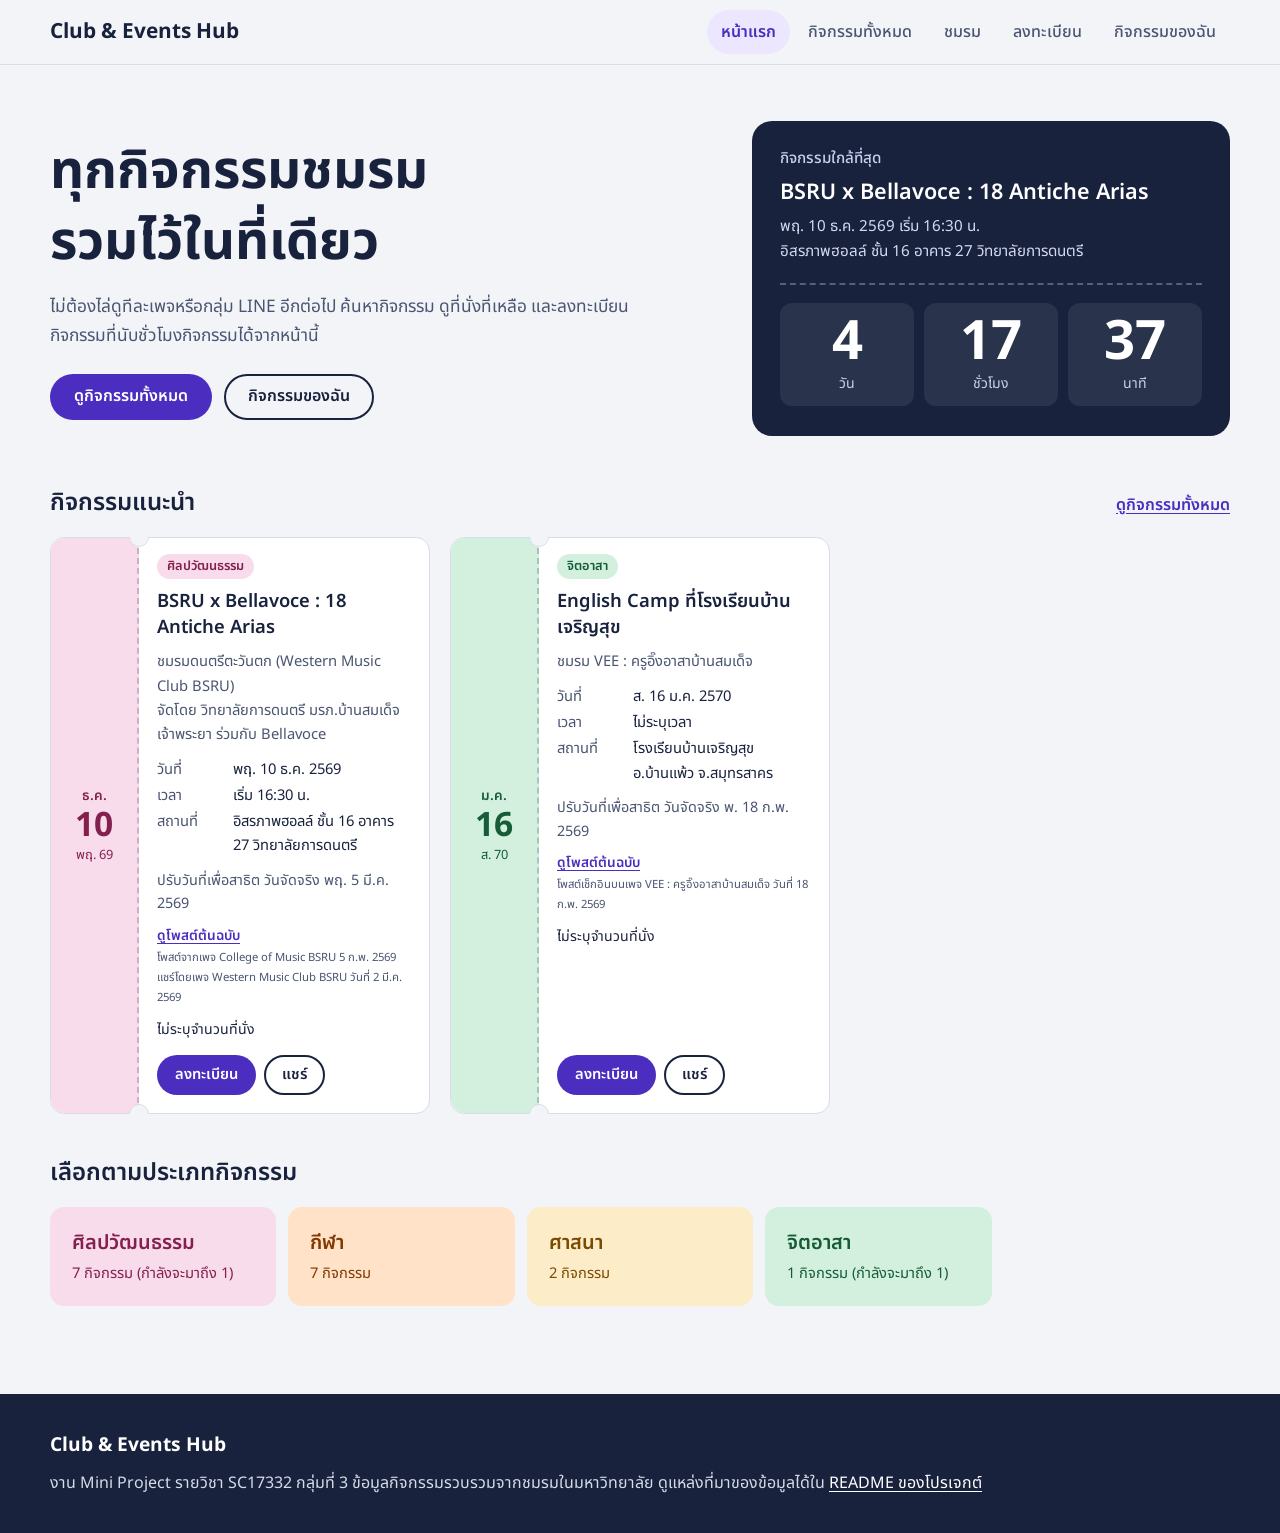
==== commit eb53efe1: "Keep only what the brief requires: sources in README, reflections named by student ID" ====
--- a/index.html
+++ b/index.html
@@ -55,11 +55,6 @@
       </nav>
     </div>
   </header>
-
-  <!-- [JS] แถบเตือนข้อมูลตัวอย่าง แสดงเมื่อ meta.isSample เป็น true ใน data/events.json -->
-  <p class="sample-banner" id="sample-banner" hidden>
-    ข้อมูลบนเว็บนี้เป็นข้อมูลตัวอย่าง ยังไม่ใช่ข้อมูลจริงจากชมรม
-  </p>
 
   <main id="main">
 
--- a/css/style.css
+++ b/css/style.css
@@ -234,15 +234,6 @@
   font-size: 0.75rem;
   font-weight: 600;
   line-height: 1;
-}
-
-.sample-banner {
-  padding: 8px 16px;
-  border-bottom: 1px solid #e9d27a;
-  background: #fff4c2;
-  color: var(--ink);
-  font-size: 0.9rem;
-  text-align: center;
 }
 
 
@@ -575,6 +566,7 @@
 [data-type="กีฬา"]         { --tint: #ffe2c7; --tint-ink: #833800; }
 [data-type="จิตอาสา"]      { --tint: #d3f0de; --tint-ink: #155c37; }
 [data-type="ศิลปวัฒนธรรม"] { --tint: #f8dcec; --tint-ink: #84204e; }
+[data-type="ศาสนา"]        { --tint: #fdecc8; --tint-ink: #7a4b00; }
 
 /* auto-fill + minmax: จำนวนคอลัมน์ปรับเองตามความกว้าง (มือถือ 1, แท็บเล็ต 2, เดสก์ท็อป 3)
    min(100%, 300px) กันการ์ดกว้างเกินจอที่แคบกว่า 300px */
@@ -772,6 +764,17 @@
   gap: 8px;
   margin-top: auto;            /* ดันปุ่มลงล่างสุด การ์ดในแถวเดียวกันปุ่มจะตรงกัน */
   padding-top: 4px;
+}
+
+/* ลิงก์ไปโพสต์ต้นฉบับ + หมายเหตุแหล่งที่มา (ข้อ T8) */
+.ticket-source {
+  color: var(--ink-soft);
+  font-size: 0.85rem;
+  line-height: 1.5;
+}
+
+.ticket-source a {
+  font-weight: 600;
 }
 
 .ticket-note {
@@ -1053,11 +1056,6 @@
 /* ช่องที่ JS ตรวจแล้วไม่ผ่าน (aria-invalid="true"): ขอบแดง + ข้อความแดงใต้ช่อง */
 .field [aria-invalid="true"] {
   border-color: var(--danger);
-}
-
-.field-hint {
-  color: var(--ink-soft);
-  font-size: 0.88rem;
 }
 
 .field-error {
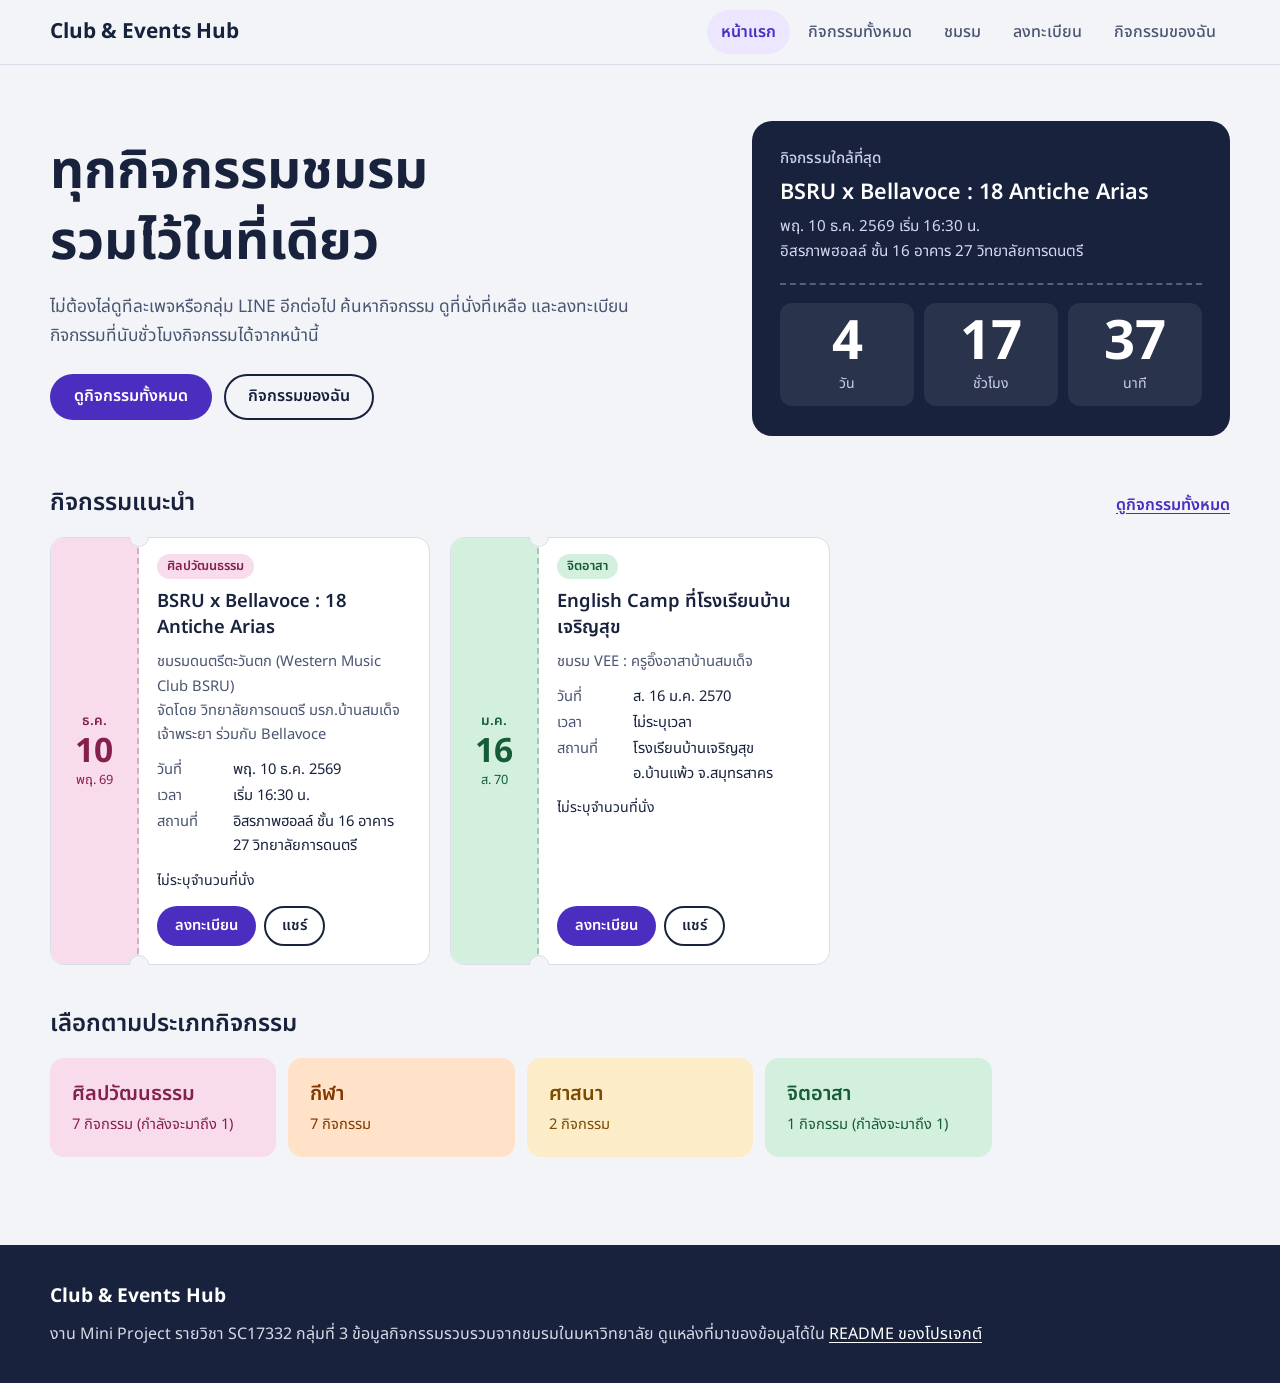
==== commit e0c6d7ee: "Add Lighthouse screenshot; fix footer README link, student ID hint, remove TODO comments" ====
--- a/index.html
+++ b/index.html
@@ -118,8 +118,7 @@
       <p>
         งาน Mini Project รายวิชา SC17332 กลุ่มที่ 3 ข้อมูลกิจกรรมรวบรวมจากชมรมในมหาวิทยาลัย
         ดูแหล่งที่มาของข้อมูลได้ใน
-        <!-- TODO(กลุ่ม): แก้ลิงก์ให้เป็น repo ของกลุ่ม -->
-        <a href="https://github.com/">README ของโปรเจกต์</a>
+        <a href="https://github.com/lnwNika/smart-campus-club-events-hub#readme">README ของโปรเจกต์</a>
       </p>
     </div>
   </footer>
--- a/css/style.css
+++ b/css/style.css
@@ -764,22 +764,6 @@
   gap: 8px;
   margin-top: auto;            /* ดันปุ่มลงล่างสุด การ์ดในแถวเดียวกันปุ่มจะตรงกัน */
   padding-top: 4px;
-}
-
-/* ลิงก์ไปโพสต์ต้นฉบับ + หมายเหตุแหล่งที่มา (ข้อ T8) */
-.ticket-source {
-  color: var(--ink-soft);
-  font-size: 0.85rem;
-  line-height: 1.5;
-}
-
-.ticket-source a {
-  font-weight: 600;
-}
-
-.ticket-note {
-  color: var(--ink-soft);
-  font-size: 0.9rem;
 }
 
 
@@ -1155,49 +1139,6 @@
   display: grid;
   gap: 20px;
   padding-top: 24px;
-}
-
-.hours-card {
-  padding: 22px;
-  border: 1px solid var(--line);
-  border-radius: var(--radius-lg);
-  background: var(--surface);
-}
-
-.hours-card h2 {
-  font-size: 1.3rem;
-  font-weight: 600;
-}
-
-.hours-stats {
-  display: grid;
-  grid-template-columns: 1fr 1fr;
-  gap: 12px;
-  margin-top: 14px;
-}
-
-.hours-stat {
-  padding: 14px;
-  border-radius: 12px;
-  background: var(--paper);
-}
-
-.hours-stat strong {
-  display: block;
-  font-family: var(--font-display);
-  font-size: 2.4rem;
-  font-weight: 700;
-  line-height: 1.1;
-}
-
-.hours-stat-done {
-  background: var(--highlight);
-}
-
-.hours-note {
-  margin-top: 12px;
-  color: var(--ink-soft);
-  font-size: 0.88rem;
 }
 
 .my-list {
@@ -1286,10 +1227,6 @@
     min-height: 46px;
   }
 
-  .hours-stats {
-    gap: 16px;
-  }
-
   /* ปฏิทิน: จอกว้างพอแล้ว แสดงชื่อกิจกรรมแทนจุด */
   .cal-day {
     min-height: 96px;
@@ -1391,10 +1328,6 @@
     padding: 28px;
   }
 
-  .my-top {
-    grid-template-columns: 1.3fr 1fr;
-  }
-
   .cal-day {
     min-height: 116px;
   }
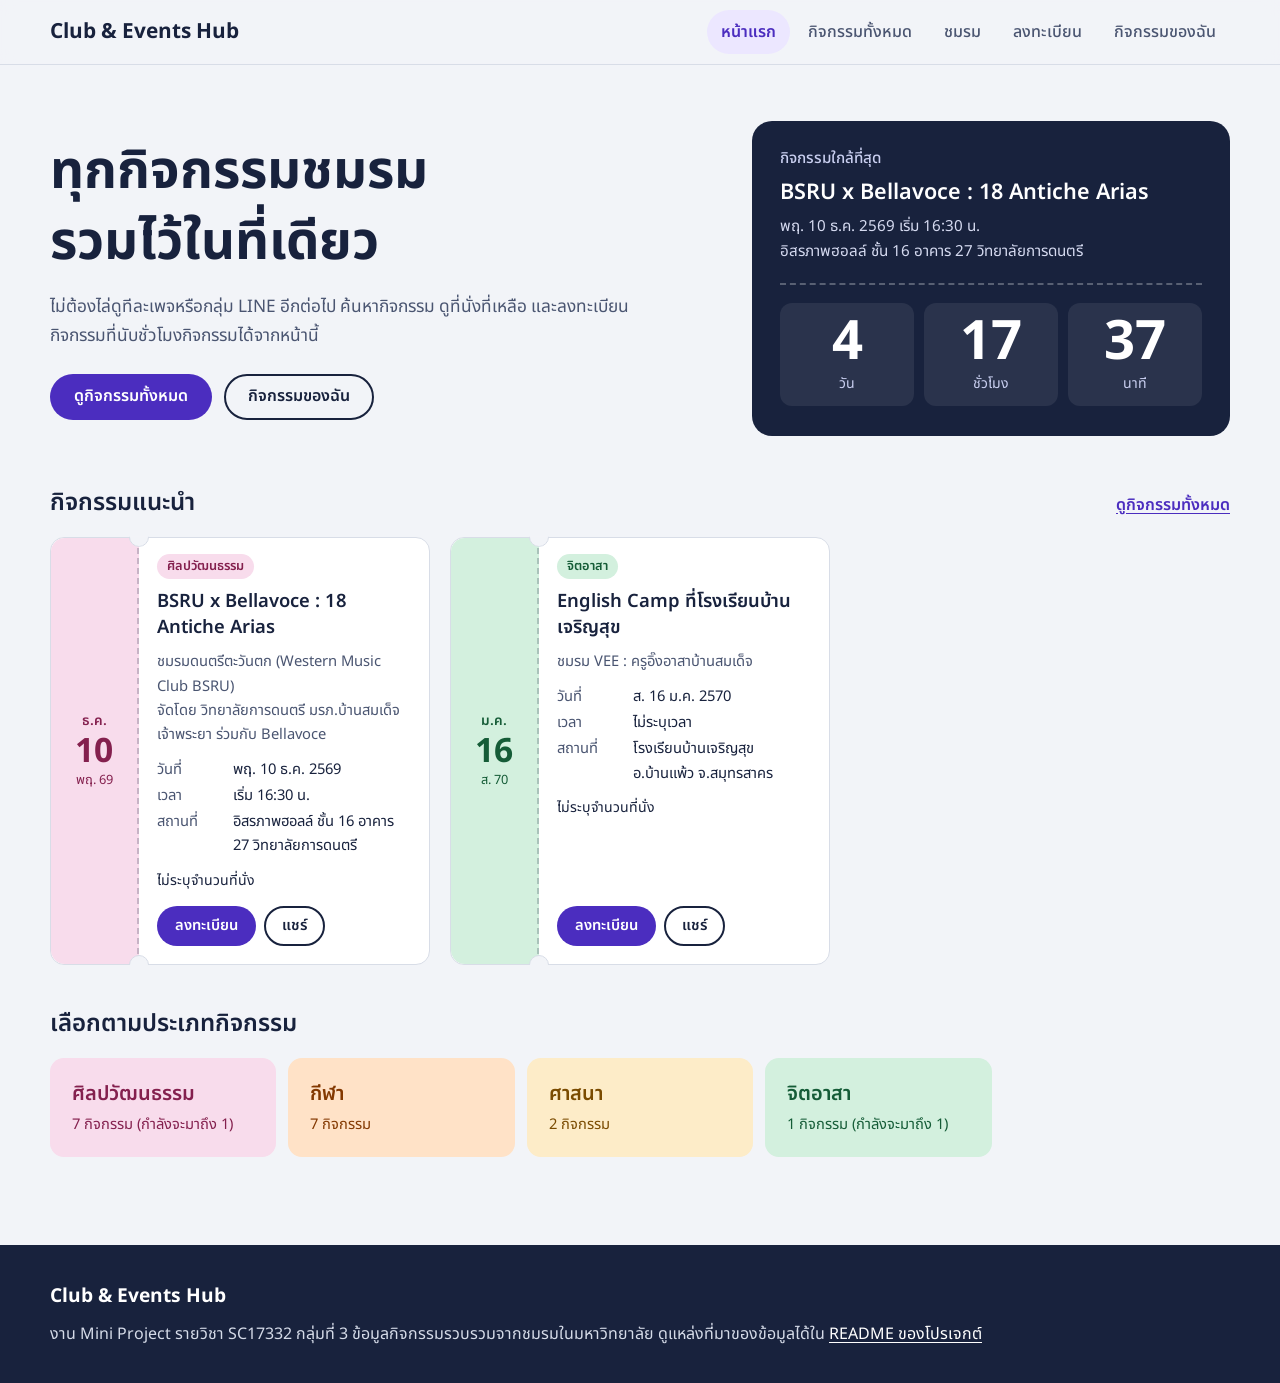
==== commit 0042dc4b: "Self-host Noto Sans Thai and reserve main height (Lighthouse Performance)" ====
--- a/index.html
+++ b/index.html
@@ -11,7 +11,7 @@
     2) กิจกรรมแนะนำ (กิจกรรมที่ featured = true ใน data/events.json)
     3) ลิงก์ลัดไปหน้ากิจกรรมแบบกรองตามประเภท
 
-  ไฟล์ JavaScript ของหน้านี้: js/home.js (ใช้ฟังก์ชันร่วมจาก js/common.js และเริ่มทำงานผ่าน js/router.js)
+  ไฟล์ JavaScript ของหน้านี้: js/home.js (ใช้ฟังก์ชันร่วมจาก js/common.js)
   จุดที่ JavaScript เติมเนื้อหาให้มีคำว่า [JS] กำกับไว้ใน comment
   =========================================================
 -->
@@ -22,11 +22,11 @@
   <title>Club &amp; Events Hub — รวมกิจกรรมชมรมในมหาวิทยาลัย</title>
   <meta name="description" content="รวมกิจกรรมชมรมในมหาวิทยาลัย ค้นหา ลงทะเบียน และติดตามกิจกรรมที่นับชั่วโมงกิจกรรมได้">
 
-  <!-- Google Fonts (อนุญาตตามข้อ T9)
-       Noto Sans Thai = ฟอนต์เดียวทั้งเว็บ อ่านง่ายทั้งไทยและอังกฤษ -->
-  <link rel="preconnect" href="https://fonts.googleapis.com">
-  <link rel="preconnect" href="https://fonts.gstatic.com" crossorigin>
-  <link href="https://fonts.googleapis.com/css2?family=Noto+Sans+Thai:wght@400;500;600;700&display=swap" rel="stylesheet">
+  <!-- ฟอนต์ Noto Sans Thai (ฟอนต์เดียวทั้งเว็บ) เก็บไว้ในโฟลเดอร์ fonts/ ของเว็บเอง
+       ไม่ต้องรอโหลด CSS จาก Google Fonts ก่อน หน้าเว็บจึงแสดงเร็วขึ้น (คะแนน Performance ใน Lighthouse)
+       preload = บอกเบราว์เซอร์ให้เริ่มโหลดไฟล์ฟอนต์ทันที ส่วน @font-face อยู่ใน css/style.css -->
+  <link rel="preload" href="fonts/noto-sans-thai-thai.woff2" as="font" type="font/woff2" crossorigin>
+  <link rel="preload" href="fonts/noto-sans-thai-latin.woff2" as="font" type="font/woff2" crossorigin>
 
   <!-- CSS ไฟล์เดียวใช้ทุกหน้า (ข้อ T4: ห้าม inline style) -->
   <link rel="icon" href="images/favicon.svg" type="image/svg+xml">
@@ -126,14 +126,8 @@
   <!-- [JS] กล่องแจ้งเตือนมุมล่าง role="status" ให้โปรแกรมอ่านหน้าจออ่านเมื่อข้อความเปลี่ยน -->
   <div class="notice" id="notice" role="status" aria-live="polite"></div>
 
-  <!-- JavaScript: ทุกหน้าโหลดครบทุกไฟล์ เพื่อให้ router.js สลับหน้าได้โดยไม่โหลดใหม่
-       ลำดับสำคัญ: common.js ก่อน (ฟังก์ชันที่ใช้ร่วม) → ไฟล์ของแต่ละหน้า → router.js ท้ายสุด (เริ่มทำงาน) -->
+  <!-- JavaScript: common.js ก่อน (ฟังก์ชันที่ใช้ร่วมกันทุกหน้า) แล้วตามด้วยไฟล์ของหน้านี้ -->
   <script src="js/common.js"></script>
   <script src="js/home.js"></script>
-  <script src="js/events.js"></script>
-  <script src="js/clubs.js"></script>
-  <script src="js/register.js"></script>
-  <script src="js/my-events.js"></script>
-  <script src="js/router.js"></script>
 </body>
 </html>
--- a/css/style.css
+++ b/css/style.css
@@ -11,6 +11,7 @@
      @media (min-width: 1024px) = เดสก์ท็อป  (จุดเปลี่ยนที่ 2)
 
    สารบัญ (ค้นด้วย Ctrl+F ตามเลข)
+     0) ฟอนต์
      1) ตัวแปร            2) พื้นฐาน + การเข้าถึง   3) Header / เมนู
      4) ปุ่มและลิงก์        5) Hero + นับถอยหลัง      6) หัวข้อและ section
      7) การ์ดกิจกรรม (ตั๋ว)  8) ตัวกรอง               9) ปฏิทิน
@@ -18,6 +19,30 @@
      13) Footer + แจ้งเตือน  14) Responsive           15) เปลี่ยนหน้า
      16) ลดการเคลื่อนไหว
    ========================================================= */
+
+
+/* ---------- 0) ฟอนต์ ----------
+   ไฟล์ฟอนต์อยู่ในโฟลเดอร์ fonts/ (Noto Sans Thai จาก Google Fonts สัญญาอนุญาต SIL Open Font License)
+   ไฟล์เดียวมีทุกความหนา 400–700 จึงประกาศ font-weight เป็นช่วง
+   unicode-range = โหลดไฟล์นั้นเฉพาะเมื่อหน้ามีตัวอักษรในช่วงนี้
+   font-display: swap = ระหว่างรอฟอนต์ให้แสดงข้อความด้วยฟอนต์ของเครื่องไปก่อน */
+@font-face {
+  font-family: "Noto Sans Thai";
+  font-style: normal;
+  font-weight: 400 700;
+  font-display: swap;
+  src: url("../fonts/noto-sans-thai-thai.woff2") format("woff2");
+  unicode-range: U+02D7, U+0303, U+0331, U+0E01-0E5B, U+200C-200D, U+25CC;
+}
+
+@font-face {
+  font-family: "Noto Sans Thai";
+  font-style: normal;
+  font-weight: 400 700;
+  font-display: swap;
+  src: url("../fonts/noto-sans-thai-latin.woff2") format("woff2");
+  unicode-range: U+0000-00FF, U+0131, U+0152-0153, U+02BB-02BC, U+02C6, U+02DA, U+02DC, U+0304, U+0308, U+0329, U+2000-206F, U+20AC, U+2122, U+2191, U+2193, U+2212, U+2215, U+FEFF, U+FFFD;
+}
 
 
 /* ---------- 1) ตัวแปร (ข้อ T4: ใช้ CSS custom properties สำหรับสีหลัก) ---------- */
@@ -1334,10 +1359,10 @@
 }
 
 
-/* ---------- 15) เปลี่ยนหน้าแบบไม่โหลดใหม่ (router.js) ----------
-   router.js สร้าง <main> ใหม่ทุกครั้งที่เปลี่ยนหน้า animation จึงเล่นทุกครั้งเอง
+/* ---------- 15) เนื้อหาค่อย ๆ ปรากฏเมื่อเปิดหน้า ----------
    ค่อย ๆ ปรากฏ 0.2 วินาที ให้รู้ว่าเนื้อหาเปลี่ยนแล้ว */
 main {
+  min-height: 100vh;           /* จองพื้นที่ไว้ก่อน footer จึงไม่กระโดดลงเมื่อ JS เติมการ์ดเสร็จ (ลด CLS ใน Lighthouse) */
   animation: page-in 0.2s ease-out;
 }
 
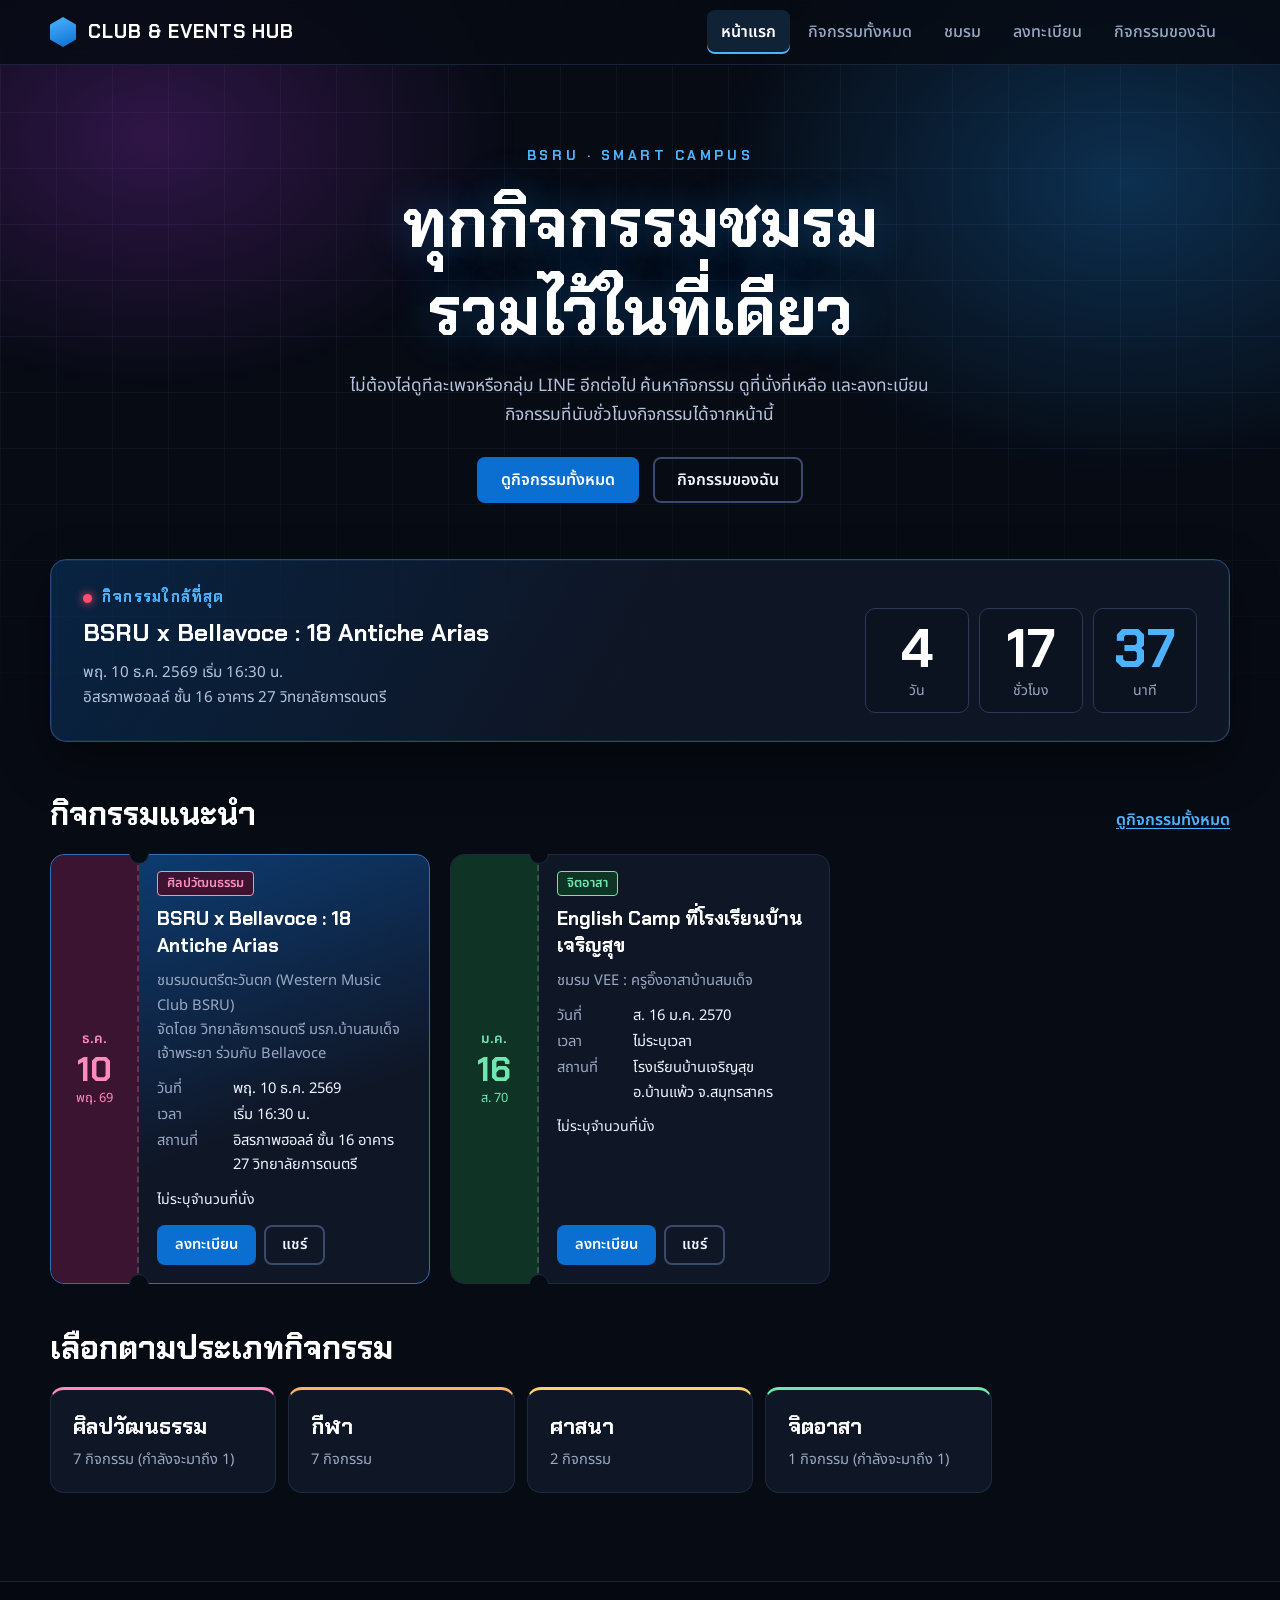
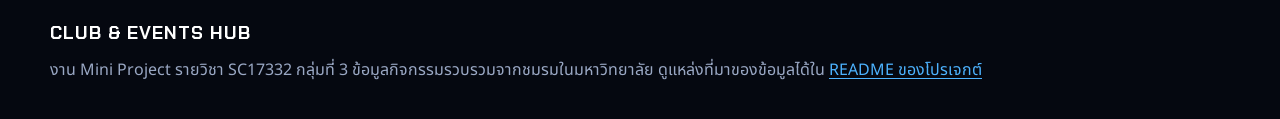
==== commit 04672b32: "Gaming dark theme (Chakra Petch headings, HUD countdown, hover glow)" ====
--- a/index.html
+++ b/index.html
@@ -22,11 +22,13 @@
   <title>Club &amp; Events Hub — รวมกิจกรรมชมรมในมหาวิทยาลัย</title>
   <meta name="description" content="รวมกิจกรรมชมรมในมหาวิทยาลัย ค้นหา ลงทะเบียน และติดตามกิจกรรมที่นับชั่วโมงกิจกรรมได้">
 
-  <!-- ฟอนต์ Noto Sans Thai (ฟอนต์เดียวทั้งเว็บ) เก็บไว้ในโฟลเดอร์ fonts/ ของเว็บเอง
+  <!-- ฟอนต์ Noto Sans Thai (เนื้อหา) และ Chakra Petch (หัวข้อ) เก็บไว้ในโฟลเดอร์ fonts/ ของเว็บเอง
        ไม่ต้องรอโหลด CSS จาก Google Fonts ก่อน หน้าเว็บจึงแสดงเร็วขึ้น (คะแนน Performance ใน Lighthouse)
        preload = บอกเบราว์เซอร์ให้เริ่มโหลดไฟล์ฟอนต์ทันที ส่วน @font-face อยู่ใน css/style.css -->
+  <link rel="preload" href="fonts/chakra-petch-700-thai.woff2" as="font" type="font/woff2" crossorigin>
   <link rel="preload" href="fonts/noto-sans-thai-thai.woff2" as="font" type="font/woff2" crossorigin>
   <link rel="preload" href="fonts/noto-sans-thai-latin.woff2" as="font" type="font/woff2" crossorigin>
+  <link rel="preload" href="fonts/chakra-petch-700-latin.woff2" as="font" type="font/woff2" crossorigin>
 
   <!-- CSS ไฟล์เดียวใช้ทุกหน้า (ข้อ T4: ห้าม inline style) -->
   <link rel="icon" href="images/favicon.svg" type="image/svg+xml">
@@ -61,6 +63,7 @@
     <!-- ===== HERO: ข้อความต้อนรับ + นับถอยหลัง ===== -->
     <section class="hero container" aria-labelledby="hero-title">
       <div class="hero-text">
+        <p class="eyebrow">BSRU · SMART CAMPUS</p>
         <h1 id="hero-title">ทุกกิจกรรมชมรม<br>รวมไว้ในที่เดียว</h1>
         <p class="hero-lead">
           ไม่ต้องไล่ดูทีละเพจหรือกลุ่ม LINE อีกต่อไป ค้นหากิจกรรม ดูที่นั่งที่เหลือ
--- a/css/style.css
+++ b/css/style.css
@@ -2,8 +2,10 @@
    style.css — Club & Events Hub (ใช้ร่วมกันทุกหน้า)
    รายวิชา SC17332 · Mini Project Smart Campus · กลุ่มที่ 3
 
-   แนวคิดดีไซน์: การ์ดกิจกรรมทำเป็น "ตั๋ว" มีต้นขั้วบอกวันที่ด้านซ้าย
+   แนวคิดดีไซน์: ธีมมืดแบบเว็บเกม (พื้นกรมท่าเข้ม เส้นตาราง แสงเรืองสีฟ้า-ม่วง ปุ่มสีฟ้า)
+   การ์ดกิจกรรมทำเป็น "ตั๋ว" มีต้นขั้วบอกวันที่ด้านซ้าย
    คั่นด้วยเส้นประและรอยเจาะครึ่งวงกลม สื่อถึงการลงทะเบียน/จองที่นั่ง
+   กล่องนับถอยหลังทำเป็นแถบ HUD แบบหน้าจอเกม
 
    เขียนแบบ mobile-first (ข้อ T5)
      สไตล์พื้นฐาน = จอมือถือ (360px ขึ้นไป)
@@ -22,8 +24,9 @@
 
 
 /* ---------- 0) ฟอนต์ ----------
-   ไฟล์ฟอนต์อยู่ในโฟลเดอร์ fonts/ (Noto Sans Thai จาก Google Fonts สัญญาอนุญาต SIL Open Font License)
-   ไฟล์เดียวมีทุกความหนา 400–700 จึงประกาศ font-weight เป็นช่วง
+   ไฟล์ฟอนต์อยู่ในโฟลเดอร์ fonts/ (จาก Google Fonts สัญญาอนุญาต SIL Open Font License ทั้ง 2 ฟอนต์)
+   - Noto Sans Thai = ตัวเนื้อหา ไฟล์เดียวมีทุกความหนา 400–700 จึงประกาศ font-weight เป็นช่วง
+   - Chakra Petch   = หัวข้อและตัวเลข (ทรงเหลี่ยมแบบเกม มีภาษาไทย) ใช้เฉพาะตัวหนา 700
    unicode-range = โหลดไฟล์นั้นเฉพาะเมื่อหน้ามีตัวอักษรในช่วงนี้
    font-display: swap = ระหว่างรอฟอนต์ให้แสดงข้อความด้วยฟอนต์ของเครื่องไปก่อน */
 @font-face {
@@ -44,38 +47,64 @@
   unicode-range: U+0000-00FF, U+0131, U+0152-0153, U+02BB-02BC, U+02C6, U+02DA, U+02DC, U+0304, U+0308, U+0329, U+2000-206F, U+20AC, U+2122, U+2191, U+2193, U+2212, U+2215, U+FEFF, U+FFFD;
 }
 
+/* หัวข้อที่ตั้ง font-weight 600 จะใช้ไฟล์ตัวหนา 700 ไฟล์เดียวกัน (ไม่ต้องโหลดเพิ่ม) */
+@font-face {
+  font-family: "Chakra Petch";
+  font-style: normal;
+  font-weight: 600 700;
+  font-display: swap;
+  src: url("../fonts/chakra-petch-700-thai.woff2") format("woff2");
+  unicode-range: U+02D7, U+0303, U+0331, U+0E01-0E5B, U+200C-200D, U+25CC;
+}
+
+@font-face {
+  font-family: "Chakra Petch";
+  font-style: normal;
+  font-weight: 600 700;
+  font-display: swap;
+  src: url("../fonts/chakra-petch-700-latin.woff2") format("woff2");
+  unicode-range: U+0000-00FF, U+0131, U+0152-0153, U+02BB-02BC, U+02C6, U+02DA, U+02DC, U+0304, U+0308, U+0329, U+2000-206F, U+20AC, U+2122, U+2191, U+2193, U+2212, U+2215, U+FEFF, U+FFFD;
+}
+
 
 /* ---------- 1) ตัวแปร (ข้อ T4: ใช้ CSS custom properties สำหรับสีหลัก) ---------- */
 :root {
-  --paper: #f2f4f8;          /* พื้นหลังทั้งหน้า (เทาอมฟ้า) */
-  --surface: #ffffff;        /* พื้นการ์ด */
-  --ink: #18223d;            /* ตัวอักษรหลัก (กรมท่า) */
-  --ink-soft: #4a5571;       /* ตัวอักษรรอง (contrast กับพื้น paper ≈ 7:1) */
-  --line: #d8dde7;           /* เส้นขอบบาง */
-  --field-line: #737d93;     /* ขอบช่องกรอก (ต้อง contrast ≥ 3:1 กับพื้นขาว) */
-
-  --accent: #4b2dbf;         /* สีหลัก (ม่วง) ตัวอักษรขาวบนสีนี้ contrast ≈ 9:1 */
-  --accent-hover: #391f9c;
-  --accent-soft: #ece7ff;
+  color-scheme: dark;        /* ให้ช่องเลือก แถบเลื่อน และ dropdown ของเบราว์เซอร์เป็นโหมดมืดด้วย */
+
+  --paper: #070b14;          /* พื้นหลังทั้งหน้า (กรมท่าเกือบดำ) */
+  --surface: #0f1626;        /* พื้นการ์ด */
+  --surface-2: #0b1220;      /* พื้นช่องกรอกและช่องตัวเลข (เข้มกว่าการ์ด) */
+  --ink: #eef3ff;            /* ตัวอักษรหลัก (ขาวอมฟ้า) */
+  --ink-soft: #9aa8c4;       /* ตัวอักษรรอง (contrast กับพื้นการ์ด ≈ 7:1) */
+  --line: #1f2a40;           /* เส้นขอบบาง */
+  --line-strong: #3a4a6b;    /* ขอบปุ่มแบบโปร่ง */
+  --field-line: #63708c;     /* ขอบช่องกรอก (ต้อง contrast ≥ 3:1 กับพื้นช่อง) */
+
+  --accent: #0a6fd1;         /* สีหลัก (ฟ้า) ใช้เป็นพื้นปุ่ม ตัวอักษรขาวบนสีนี้ contrast ≈ 5:1 */
+  --accent-hover: #0861b8;
+  --accent-text: #4db3ff;    /* ฟ้าสว่าง ใช้เป็นสีตัวอักษร/ลิงก์บนพื้นมืด (contrast ≈ 8:1) */
+  --accent-soft: rgba(77, 179, 255, 0.14);
+  --glow: rgba(30, 155, 255, 0.45);   /* แสงเรืองรอบปุ่ม/การ์ดตอนชี้เมาส์ */
   --highlight: #ffd84d;      /* เหลืองไฮไลต์ ใช้กับป้าย "นับชั่วโมงได้" */
 
-  --danger: #b42318;
-  --danger-soft: #fdecea;
-  --success: #146c3f;
-  --success-soft: #e3f4ea;
-
-  /* สีประจำประเภทกิจกรรม: --tint = พื้น, --tint-ink = ตัวอักษรบนพื้นนั้น
+  --danger: #ff7a8e;         /* แดงอ่อน ใช้เป็นตัวอักษรบนพื้นมืด */
+  --danger-strong: #c0263f;  /* แดงเข้ม ใช้เป็นพื้นปุ่มที่มีตัวอักษรขาว */
+  --danger-soft: #3b1220;
+  --success: #5ee69a;
+  --success-soft: #0f2e1d;
+
+  /* สีประจำประเภทกิจกรรม: --tint = พื้น (เข้ม), --tint-ink = ตัวอักษรบนพื้นนั้น (สว่าง)
      ค่าเริ่มต้น (ประเภทอื่น ๆ) ตั้งไว้ที่นี่ ส่วนแต่ละประเภทกำหนดในข้อ 7 */
-  --tint: #e8e5f4;
-  --tint-ink: #3e3470;
-
-  /* ใช้ฟอนต์เดียวทั้งเว็บ อยากเปลี่ยนฟอนต์แก้ 2 บรรทัดนี้ + ลิงก์ Google Fonts ใน <head> */
-  --font-display: "Noto Sans Thai", sans-serif;
+  --tint: #1c2238;
+  --tint-ink: #b9b3ff;
+
+  /* หัวข้อใช้ Chakra Petch เนื้อหาใช้ Noto Sans Thai (ไฟล์ฟอนต์อยู่ในข้อ 0) */
+  --font-display: "Chakra Petch", "Noto Sans Thai", sans-serif;
   --font-body: "Noto Sans Thai", sans-serif;
 
   --radius: 14px;
-  --radius-lg: 20px;
-  --pill: 999px;
+  --radius-lg: 16px;
+  --pill: 8px;               /* ปุ่มและป้ายเป็นเหลี่ยมมนเล็กน้อยแบบเว็บเกม */
   --stub: 78px;              /* ความกว้างต้นขั้วตั๋ว */
   --max: 1180px;             /* ความกว้างสูงสุดของเนื้อหา */
 }
@@ -102,6 +131,24 @@
   background: var(--paper);
 }
 
+/* ฉากหลังส่วนบนของทุกหน้า: เส้นตาราง + แสงเรืองฟ้า/ม่วง แล้วค่อย ๆ จางลง
+   วาดด้วย CSS ล้วน (ไม่มีไฟล์รูป) วางไว้หลังเนื้อหาด้วย z-index: -1 */
+body::before {
+  content: "";
+  position: absolute;
+  inset: 0 0 auto;
+  z-index: -1;
+  height: 760px;
+  background:
+    radial-gradient(520px 360px at 12% 18%, rgba(193, 60, 255, 0.22), transparent 70%),
+    radial-gradient(600px 420px at 88% 24%, rgba(30, 155, 255, 0.26), transparent 70%),
+    linear-gradient(rgba(120, 150, 210, 0.07) 1px, transparent 1px) 0 0 / 56px 56px,
+    linear-gradient(90deg, rgba(120, 150, 210, 0.07) 1px, transparent 1px) 0 0 / 56px 56px;
+  -webkit-mask-image: linear-gradient(#000 55%, transparent);
+  mask-image: linear-gradient(#000 55%, transparent);
+  pointer-events: none;
+}
+
 h1, h2, h3, p, ul, ol, dl, dd {
   margin: 0;
 }
@@ -122,7 +169,7 @@
 }
 
 a {
-  color: var(--accent);
+  color: var(--accent-text);
   text-underline-offset: 3px;
 }
 
@@ -148,7 +195,7 @@
 /* วงโฟกัสเมื่อใช้คีย์บอร์ด (ข้อ T3: มองเห็น focus ชัดเจน)
    :focus-visible แสดงเฉพาะตอนกด Tab ไม่แสดงตอนคลิกเมาส์ */
 :focus-visible {
-  outline: 3px solid var(--accent);
+  outline: 3px solid var(--accent-text);
   outline-offset: 3px;
 }
 
@@ -160,7 +207,7 @@
   z-index: 300;
   padding: 10px 18px;
   border-radius: var(--pill);
-  background: var(--ink);
+  background: var(--accent);
   color: #fff;
   font-weight: 600;
   transition: top 0.2s;
@@ -185,9 +232,9 @@
   position: sticky;
   top: 0;
   z-index: 100;
-  background: rgba(242, 244, 248, 0.92);
-  backdrop-filter: blur(8px);
-  border-bottom: 1px solid var(--line);
+  background: rgba(7, 11, 20, 0.82);
+  backdrop-filter: blur(10px);
+  border-bottom: 1px solid #1a2438;
 }
 
 /* Flexbox: โลโก้ + เมนูเรียงแนวนอน ถ้าที่ไม่พอให้ขึ้นบรรทัดใหม่ */
@@ -201,11 +248,27 @@
 }
 
 .logo {
-  color: var(--ink);
+  display: inline-flex;
+  align-items: center;
+  gap: 12px;
+  min-height: 44px;
+  color: #fff;
   font-family: var(--font-display);
-  font-size: 1.3rem;
+  font-size: 1.2rem;
   font-weight: 700;
+  letter-spacing: 0.05em;
+  text-transform: uppercase;
   text-decoration: none;
+}
+
+/* สัญลักษณ์หกเหลี่ยมหน้าชื่อเว็บ วาดด้วย clip-path (ไม่ใช้ไฟล์รูป) */
+.logo::before {
+  content: "";
+  width: 26px;
+  height: 30px;
+  background: linear-gradient(160deg, var(--accent-text), var(--accent));
+  clip-path: polygon(50% 0, 100% 25%, 100% 75%, 50% 100%, 0 75%, 0 25%);
+  box-shadow: 0 0 18px var(--glow);
 }
 
 /* มือถือ: เมนูเต็มความกว้าง เลื่อนซ้าย-ขวาได้ในแถบเมนูเท่านั้น (หน้าเว็บไม่ scroll แนวนอน) */
@@ -236,14 +299,15 @@
 }
 
 .nav-links a:hover {
-  background: var(--surface);
-  color: var(--ink);
+  background: rgba(255, 255, 255, 0.06);
+  color: #fff;
 }
 
 /* หน้าปัจจุบัน: เลือกจาก aria-current ไม่ต้องเพิ่ม class เอง */
 .nav-links a[aria-current="page"] {
   background: var(--accent-soft);
-  color: var(--accent);
+  box-shadow: inset 0 -2px 0 var(--accent-text);   /* เส้นสีฟ้าใต้เมนูที่เลือกอยู่ */
+  color: #fff;
   font-weight: 600;
 }
 
@@ -279,7 +343,7 @@
   text-align: center;
   text-decoration: none;
   cursor: pointer;
-  transition: background 0.2s, color 0.2s, border-color 0.2s;
+  transition: background 0.2s, color 0.2s, border-color 0.2s, box-shadow 0.2s, transform 0.2s;
 }
 
 .btn-primary {
@@ -292,13 +356,14 @@
 }
 
 .btn-ghost {
-  border-color: var(--ink);
+  border-color: var(--line-strong);
   background: transparent;
   color: var(--ink);
 }
 
 .btn-ghost:hover {
-  background: var(--ink);
+  border-color: var(--accent-text);
+  background: var(--accent-soft);
   color: #fff;
 }
 
@@ -309,8 +374,24 @@
 }
 
 .btn-danger:hover {
-  background: var(--danger);
-  color: #fff;
+  border-color: var(--danger-strong);
+  background: var(--danger-strong);
+  color: #fff;
+}
+
+/* ลูกเล่นตอนชี้เมาส์ / กด Tab มาที่ปุ่ม: ลอยขึ้นและมีแสงเรือง
+   ใส่ใน @media (hover: hover) ให้ทำงานเฉพาะอุปกรณ์ที่มีเมาส์ (มือถือแตะแล้วจะไม่ค้าง) */
+@media (hover: hover) {
+  .btn-primary:hover,
+  .btn-ghost:hover {
+    transform: translateY(-2px);
+    box-shadow: 0 0 0 1px var(--accent-text), 0 10px 26px var(--glow);
+  }
+}
+
+.btn-primary:focus-visible,
+.btn-ghost:focus-visible {
+  box-shadow: 0 0 0 1px var(--accent-text), 0 10px 26px var(--glow);
 }
 
 .btn-small {
@@ -328,7 +409,7 @@
 }
 
 .text-link:hover {
-  color: var(--accent-hover);
+  color: #8fd0ff;
 }
 
 /* ปุ่มที่หน้าตาเหมือนลิงก์ (ใช้ในข้อความ "ลองอีกครั้ง") */
@@ -336,7 +417,7 @@
   padding: 0;
   border: 0;
   background: none;
-  color: var(--accent);
+  color: var(--accent-text);
   font: inherit;
   font-weight: 600;
   text-decoration: underline;
@@ -349,7 +430,7 @@
   place-items: center;
   width: 44px;
   height: 44px;
-  border: 1.5px solid var(--line);
+  border: 1.5px solid var(--line-strong);
   border-radius: 50%;
   background: var(--surface);
   color: var(--ink);
@@ -360,43 +441,65 @@
 }
 
 .icon-btn:hover {
-  border-color: var(--ink);
+  border-color: var(--accent-text);
 }
 
 
 /* ---------- 5) Hero + นับถอยหลัง ---------- */
-/* Grid: มือถือ 1 คอลัมน์ (ข้อความอยู่บน กล่องนับถอยหลังอยู่ล่าง) เดสก์ท็อปแบ่ง 2 คอลัมน์ (ข้อ 14) */
+/* Grid 1 คอลัมน์: ข้อความจัดกึ่งกลางแบบหน้าเปิดเว็บเกม แล้วตามด้วยแถบนับถอยหลังเต็มความกว้าง */
 .hero {
   display: grid;
-  gap: 28px;
-  padding-block: 32px 8px;
+  gap: 40px;
+  padding-block: 48px 8px;
+}
+
+.hero-text {
+  display: flex;
+  flex-direction: column;
+  align-items: center;
+  text-align: center;
+}
+
+/* ข้อความเล็กเหนือหัวข้อ */
+.eyebrow {
+  margin-bottom: 14px;
+  color: var(--accent-text);
+  font-family: var(--font-display);
+  font-size: 0.85rem;
+  font-weight: 700;
+  letter-spacing: 0.26em;
 }
 
 .hero h1 {
-  font-size: clamp(1.9rem, 6.5vw, 3.3rem);   /* ขนาดยืดตามความกว้างจอ แต่ไม่เล็ก/ใหญ่เกินช่วงนี้ */
+  color: #fff;
+  font-size: clamp(2.2rem, 7vw, 4.2rem);   /* ขนาดยืดตามความกว้างจอ แต่ไม่เล็ก/ใหญ่เกินช่วงนี้ */
   font-weight: 700;
-  line-height: 1.35;         /* ภาษาไทยมีวรรณยุกต์ด้านบน ถ้าน้อยกว่านี้บรรทัดจะชนกัน */
+  line-height: 1.3;          /* ภาษาไทยมีวรรณยุกต์ด้านบน ถ้าน้อยกว่านี้บรรทัดจะชนกัน */
+  text-shadow: 0 0 40px rgba(30, 155, 255, 0.35);
 }
 
 .hero-lead {
   max-width: 34em;
-  margin-top: 14px;
-  color: var(--ink-soft);
+  margin-top: 16px;
+  color: #b7c3dc;
   font-size: 1.08rem;
 }
 
 .hero-actions {
   display: flex;
   flex-wrap: wrap;
-  gap: 12px;
-  margin-top: 24px;
-}
-
-/* กล่องนับถอยหลัง: จุดเด่นเดียวของหน้า ใช้พื้นสีเข้ม */
+  justify-content: center;
+  gap: 14px;
+  margin-top: 28px;
+}
+
+/* กล่องนับถอยหลัง: แถบแบบ HUD ในเกม พื้นไล่สีฟ้าเข้ม ขอบฟ้า */
 .countdown-card {
   padding: 22px 22px 24px;
+  border: 1px solid #2a4a7a;
   border-radius: var(--radius-lg);
-  background: var(--ink);
+  background: linear-gradient(120deg, rgba(10, 111, 209, 0.24), rgba(15, 22, 38, 0.94) 50%);
+  box-shadow: inset 0 0 0 1px rgba(77, 179, 255, 0.08), 0 20px 50px rgba(0, 0, 0, 0.45);
   color: #fff;
 }
 
@@ -404,22 +507,38 @@
   color: #fff;
 }
 
-/* บนพื้นเข้ม วงโฟกัสสีม่วงมองไม่เห็น จึงเปลี่ยนเป็นสีเหลือง */
+/* บนพื้นฟ้าเข้ม ใช้วงโฟกัสสีเหลืองให้เห็นชัด */
 .countdown-card :focus-visible {
   outline-color: var(--highlight);
 }
 
+/* หัวกล่อง + จุดแดงเรืองแสงแบบ "กำลังถ่ายทอดสด" */
 .countdown-label {
-  color: #c9cff0;
-  font-family: var(--font-body);
+  display: flex;
+  align-items: center;
+  gap: 10px;
+  color: var(--accent-text);
+  font-family: var(--font-display);
   font-size: 0.95rem;
-  font-weight: 500;
+  font-weight: 700;
+  letter-spacing: 0.08em;
+}
+
+.countdown-label::before {
+  content: "";
+  width: 9px;
+  height: 9px;
+  border-radius: 50%;
+  background: #ff4d6d;
+  box-shadow: 0 0 10px #ff4d6d;
 }
 
 .countdown-title {
   margin-top: 6px;
-  font-size: 1.35rem;
-  font-weight: 600;
+  font-family: var(--font-display);
+  font-size: 1.5rem;
+  font-weight: 700;
+  line-height: 1.35;
 }
 
 .countdown-title a {
@@ -432,7 +551,7 @@
 
 .countdown-when {
   margin-top: 4px;
-  color: #d5daf0;
+  color: #b7c3dc;
   font-size: 0.95rem;
 }
 
@@ -443,7 +562,7 @@
   gap: 10px;
   margin-top: 18px;
   padding-top: 18px;
-  border-top: 2px dashed rgba(255, 255, 255, 0.28);   /* เส้นประแบบรอยฉีกตั๋ว */
+  border-top: 2px dashed rgba(255, 255, 255, 0.18);   /* เส้นประแบบรอยฉีกตั๋ว */
 }
 
 .timer-part {
@@ -451,8 +570,14 @@
   flex-direction: column;
   align-items: center;
   padding: 10px 4px;
-  border-radius: 12px;
-  background: rgba(255, 255, 255, 0.08);
+  border: 1px solid #2a3a58;
+  border-radius: 10px;
+  background: var(--surface-2);
+}
+
+/* ช่องนาทีเป็นสีฟ้า ให้เห็นว่าเวลากำลังเดิน */
+.timer-part:last-child .timer-num {
+  color: var(--accent-text);
 }
 
 .timer-num {
@@ -464,13 +589,13 @@
 }
 
 .timer-unit {
-  color: #c9cff0;
+  color: var(--ink-soft);
   font-size: 0.88rem;
 }
 
 .countdown-status {
   margin-top: 10px;
-  color: #d5daf0;
+  color: #b7c3dc;
 }
 
 .countdown-foot {
@@ -484,7 +609,7 @@
 
 .countdown-foot .btn:hover {
   background: #fff;
-  color: var(--ink);
+  color: var(--surface-2);
 }
 
 
@@ -494,7 +619,8 @@
 }
 
 .page-head h1 {
-  font-size: clamp(1.8rem, 5vw, 2.5rem);
+  color: #fff;
+  font-size: clamp(2rem, 5.5vw, 2.9rem);
   font-weight: 700;
 }
 
@@ -518,8 +644,9 @@
 }
 
 .section-head h2 {
-  font-size: 1.5rem;
-  font-weight: 600;
+  color: #fff;
+  font-size: clamp(1.6rem, 4vw, 2rem);
+  font-weight: 700;
 }
 
 .count-pill {
@@ -560,26 +687,29 @@
   display: flex;
   flex-direction: column;
   gap: 2px;
-  padding: 18px 20px;
-  border: 2px solid transparent;
+  padding: 20px 22px;
+  border: 1px solid var(--line);
+  border-top: 3px solid var(--tint-ink);   /* แถบสีประจำประเภทด้านบน */
   border-radius: var(--radius);
-  background: var(--tint);
-  color: var(--tint-ink);
+  background: var(--surface);
+  color: #fff;
   text-decoration: none;
-  transition: border-color 0.2s;
+  transition: border-color 0.25s, transform 0.25s, box-shadow 0.25s;
 }
 
 .type-links a:hover {
-  border-color: var(--tint-ink);
+  border-color: var(--accent-text);
+  border-top-color: var(--tint-ink);
 }
 
 .type-name {
   font-family: var(--font-display);
-  font-size: 1.25rem;
-  font-weight: 600;
+  font-size: 1.35rem;
+  font-weight: 700;
 }
 
 .type-count {
+  color: var(--ink-soft);
   font-size: 0.92rem;
 }
 
@@ -587,11 +717,11 @@
 /* ---------- 7) การ์ดกิจกรรม (ตั๋ว) ---------- */
 /* สีประจำประเภท: เลือกจาก data-type ที่ JS ใส่ให้การ์ด เช่น data-type="กีฬา"
    ไม่ได้สื่อความหมายด้วยสีอย่างเดียว (ข้อ T3) เพราะมีชื่อประเภทเป็นตัวอักษรในป้ายด้วยเสมอ */
-[data-type="วิชาการ"]      { --tint: #dde7ff; --tint-ink: #1d3e8a; }
-[data-type="กีฬา"]         { --tint: #ffe2c7; --tint-ink: #833800; }
-[data-type="จิตอาสา"]      { --tint: #d3f0de; --tint-ink: #155c37; }
-[data-type="ศิลปวัฒนธรรม"] { --tint: #f8dcec; --tint-ink: #84204e; }
-[data-type="ศาสนา"]        { --tint: #fdecc8; --tint-ink: #7a4b00; }
+[data-type="วิชาการ"]      { --tint: #10264a; --tint-ink: #7cc0ff; }
+[data-type="กีฬา"]         { --tint: #3a230f; --tint-ink: #ffb36b; }
+[data-type="จิตอาสา"]      { --tint: #0f3324; --tint-ink: #6ee7b0; }
+[data-type="ศิลปวัฒนธรรม"] { --tint: #3a1430; --tint-ink: #ff8cbd; }
+[data-type="ศาสนา"]        { --tint: #3a2e0c; --tint-ink: #ffd46b; }
 
 /* auto-fill + minmax: จำนวนคอลัมน์ปรับเองตามความกว้าง (มือถือ 1, แท็บเล็ต 2, เดสก์ท็อป 3)
    min(100%, 300px) กันการ์ดกว้างเกินจอที่แคบกว่า 300px */
@@ -608,11 +738,17 @@
   border: 1px solid var(--line);
   border-radius: var(--radius);
   background: var(--surface);
-  transition: border-color 0.2s;
+  transition: border-color 0.25s, transform 0.25s, box-shadow 0.25s;
 }
 
 .ticket:hover {
-  border-color: #aab2c5;
+  border-color: var(--accent-text);
+}
+
+/* การ์ดใบแรกของ "กิจกรรมแนะนำ" ไล่สีฟ้าให้เด่น เหมือนเกมที่ถูกเลือกอยู่ในหน้าเว็บเกม */
+#featured-grid .ticket:first-child {
+  border-color: #2f6fb8;
+  background: linear-gradient(160deg, #0d3f78, var(--surface) 62%);
 }
 
 /* รอยเจาะครึ่งวงกลมบน-ล่าง ตรงแนวเส้นประ
@@ -641,14 +777,14 @@
 
 /* กิจกรรมที่จบแล้ว: ต้นขั้วเป็นสีเทา (มีป้าย "จบแล้ว" เป็นตัวอักษรด้วย) */
 .ticket.is-past {
-  --tint: #e4e7ee;
-  --tint-ink: #3d4660;
+  --tint: #1a2030;
+  --tint-ink: #9aa8c4;
 }
 
 /* การ์ดที่ถูกลิงก์มาถึง (#event-e006) หรือกดจากปฏิทิน */
 .ticket:target,
 .ticket.is-highlight {
-  outline: 3px solid var(--accent);
+  outline: 3px solid var(--accent-text);
   outline-offset: 3px;
 }
 
@@ -659,7 +795,7 @@
   justify-content: center;
   gap: 2px;
   padding: 16px 4px;
-  border-right: 2px dashed rgba(24, 34, 61, 0.22);
+  border-right: 2px dashed rgba(255, 255, 255, 0.16);
   border-radius: var(--radius) 0 0 var(--radius);
   background: var(--tint);
   color: var(--tint-ink);
@@ -703,10 +839,12 @@
   gap: 6px;
 }
 
+/* ป้ายแบบมีกรอบสีประจำประเภท (เหมือนป้ายแท็กในเว็บเกม) */
 .chip {
   display: inline-block;
-  padding: 2px 10px;
-  border-radius: var(--pill);
+  padding: 1px 9px;
+  border: 1px solid var(--tint-ink);
+  border-radius: 4px;
   background: var(--tint);
   color: var(--tint-ink);
   font-size: 0.8rem;
@@ -714,23 +852,27 @@
 }
 
 .chip-hours {
+  border-color: var(--highlight);
   background: var(--highlight);
-  color: var(--ink);
+  color: #1a1300;
 }
 
 .chip-status {
-  background: #e4e7ee;
-  color: #3d4660;
+  border-color: #3a4a6b;
+  background: #1a2030;
+  color: #b7c3dc;
 }
 
 .chip-full {
+  border-color: var(--danger);
   background: var(--danger-soft);
   color: var(--danger);
 }
 
 .ticket h3 {
-  font-size: 1.15rem;
-  font-weight: 600;
+  color: #fff;
+  font-size: 1.2rem;
+  font-weight: 700;
   line-height: 1.4;
 }
 
@@ -765,18 +907,18 @@
   height: 6px;
   overflow: hidden;
   border-radius: var(--pill);
-  background: #e3e6ee;
+  background: var(--line);
 }
 
 .seat-fill {
   width: 0;                    /* JS ตั้งความกว้างจริงตามสัดส่วนที่นั่งที่ใช้ไป */
   height: 100%;
-  background: var(--accent);
+  background: linear-gradient(90deg, var(--accent), var(--accent-text));
   transition: width 0.4s;
 }
 
 .ticket.is-low .seat-fill {
-  background: #c2410c;
+  background: linear-gradient(90deg, #ff4d6d, #ff9a5c);
 }
 
 .seat-text {
@@ -826,18 +968,19 @@
 
 .view-toggle {
   display: inline-flex;
-  padding: 3px;
-  border: 1.5px solid var(--ink);
-  border-radius: var(--pill);
+  padding: 4px;
+  border: 1.5px solid var(--line-strong);
+  border-radius: 10px;
+  background: var(--surface-2);
 }
 
 .view-toggle button {
   min-height: 38px;
   padding: 0 18px;
   border: 0;
-  border-radius: var(--pill);
+  border-radius: 7px;
   background: transparent;
-  color: var(--ink);
+  color: #b7c3dc;
   font: inherit;
   font-weight: 600;
   cursor: pointer;
@@ -845,7 +988,7 @@
 }
 
 .view-toggle button[aria-pressed="true"] {
-  background: var(--ink);
+  background: var(--accent);
   color: #fff;
 }
 
@@ -906,7 +1049,8 @@
 }
 
 .cal-day[aria-current="date"] {
-  border: 2px solid var(--accent);
+  border: 2px solid var(--accent-text);
+  box-shadow: 0 0 14px rgba(30, 155, 255, 0.3);
 }
 
 .cal-date {
@@ -961,14 +1105,16 @@
   gap: 12px;
   padding: 22px;
   border: 1px solid var(--line);
-  border-top: 6px solid var(--tint-ink);
+  border-top: 4px solid var(--tint-ink);
   border-radius: var(--radius);
   background: var(--surface);
+  transition: border-color 0.25s, transform 0.25s, box-shadow 0.25s;
 }
 
 .club h2 {
-  font-size: 1.35rem;
-  font-weight: 600;
+  color: #fff;
+  font-size: 1.4rem;
+  font-weight: 700;
 }
 
 .club-contact {
@@ -1027,8 +1173,9 @@
 .form-card h2,
 .event-summary h2 {
   margin-bottom: 16px;
-  font-size: 1.3rem;
-  font-weight: 600;
+  color: #fff;
+  font-size: 1.4rem;
+  font-weight: 700;
 }
 
 .field {
@@ -1050,16 +1197,21 @@
   min-height: 46px;
   padding: 8px 14px;
   border: 1.5px solid var(--field-line);
-  border-radius: 10px;
-  background: var(--surface);
+  border-radius: 8px;
+  background: var(--surface-2);
   color: var(--ink);
   font: inherit;
-  transition: border-color 0.2s;
+  transition: border-color 0.2s, box-shadow 0.2s;
+}
+
+.field input::placeholder {
+  color: #8592ad;
 }
 
 .field input:focus,
 .field select:focus {
-  border-color: var(--accent);
+  border-color: var(--accent-text);
+  box-shadow: 0 0 0 3px rgba(77, 179, 255, 0.25);
 }
 
 /* ช่องที่ JS ตรวจแล้วไม่ผ่าน (aria-invalid="true"): ขอบแดง + ข้อความแดงใต้ช่อง */
@@ -1091,7 +1243,7 @@
   width: 22px;
   height: 22px;
   margin: 2px 0 0;
-  accent-color: var(--accent);
+  accent-color: var(--accent-text);
 }
 
 .field-check label {
@@ -1183,8 +1335,9 @@
 .site-footer {
   margin-top: 40px;
   padding-block: 36px;
-  background: var(--ink);
-  color: #d5dbe8;
+  border-top: 1px solid #1a2438;
+  background: #050810;
+  color: var(--ink-soft);
 }
 
 .footer-inner {
@@ -1195,12 +1348,14 @@
 .footer-title {
   color: #fff;
   font-family: var(--font-display);
-  font-size: 1.2rem;
+  font-size: 1.15rem;
   font-weight: 700;
+  letter-spacing: 0.05em;
+  text-transform: uppercase;
 }
 
 .site-footer a {
-  color: #fff;
+  color: var(--accent-text);
 }
 
 .site-footer :focus-visible {
@@ -1214,10 +1369,11 @@
   z-index: 200;
   max-width: calc(100% - 32px);
   padding: 12px 22px;
+  border: 1px solid var(--accent-text);
   border-radius: var(--pill);
-  background: var(--ink);
-  color: #fff;
-  box-shadow: 0 10px 30px rgba(24, 34, 61, 0.25);
+  background: #13203a;
+  color: #fff;
+  box-shadow: 0 10px 30px rgba(0, 0, 0, 0.5), 0 0 18px rgba(30, 155, 255, 0.25);
   opacity: 0;
   pointer-events: none;
   transform: translate(-50%, 16px);
@@ -1319,14 +1475,34 @@
   }
 
   .hero {
-    grid-template-columns: 1.15fr 0.85fr;
+    gap: 56px;
+    padding-block: 80px 16px;
+  }
+
+  /* แถบนับถอยหลัง: ชื่อกิจกรรมอยู่ซ้าย ตัวเลข 3 ช่องอยู่ขวา */
+  .countdown-card {
+    padding: 28px 32px;
+  }
+
+  #countdown-box {
+    display: grid;
+    grid-template-columns: minmax(0, 1fr) auto;
+    column-gap: 40px;
     align-items: center;
-    gap: 56px;
-    padding-block: 56px 16px;
-  }
-
-  .countdown-card {
-    padding: 28px 28px 30px;
+  }
+
+  .countdown-title,
+  .countdown-when {
+    grid-column: 1;
+  }
+
+  .timer {
+    grid-column: 2;
+    grid-row: 1 / span 2;
+    grid-template-columns: repeat(3, 104px);
+    margin-top: 0;
+    padding-top: 0;
+    border-top: 0;
   }
 
   .filter-form {
@@ -1355,6 +1531,27 @@
 
   .cal-day {
     min-height: 116px;
+  }
+}
+
+
+/* การ์ดลอยขึ้นและมีแสงเรืองตอนชี้เมาส์ (เฉพาะอุปกรณ์ที่มีเมาส์)
+   :focus-within = กด Tab ไปที่ปุ่มหรือลิงก์ในการ์ด การ์ดก็ลอยด้วย คนใช้คีย์บอร์ดเห็นเหมือนกัน */
+@media (hover: hover) {
+  .ticket:hover,
+  .ticket:focus-within,
+  .club:hover,
+  .club:focus-within,
+  .type-links a:hover,
+  .type-links a:focus-visible {
+    transform: translateY(-5px);
+    box-shadow: 0 18px 40px rgba(0, 0, 0, 0.5), 0 0 24px rgba(30, 155, 255, 0.22);
+  }
+
+  .club:hover,
+  .club:focus-within {
+    border-color: var(--accent-text);
+    border-top-color: var(--tint-ink);
   }
 }
 
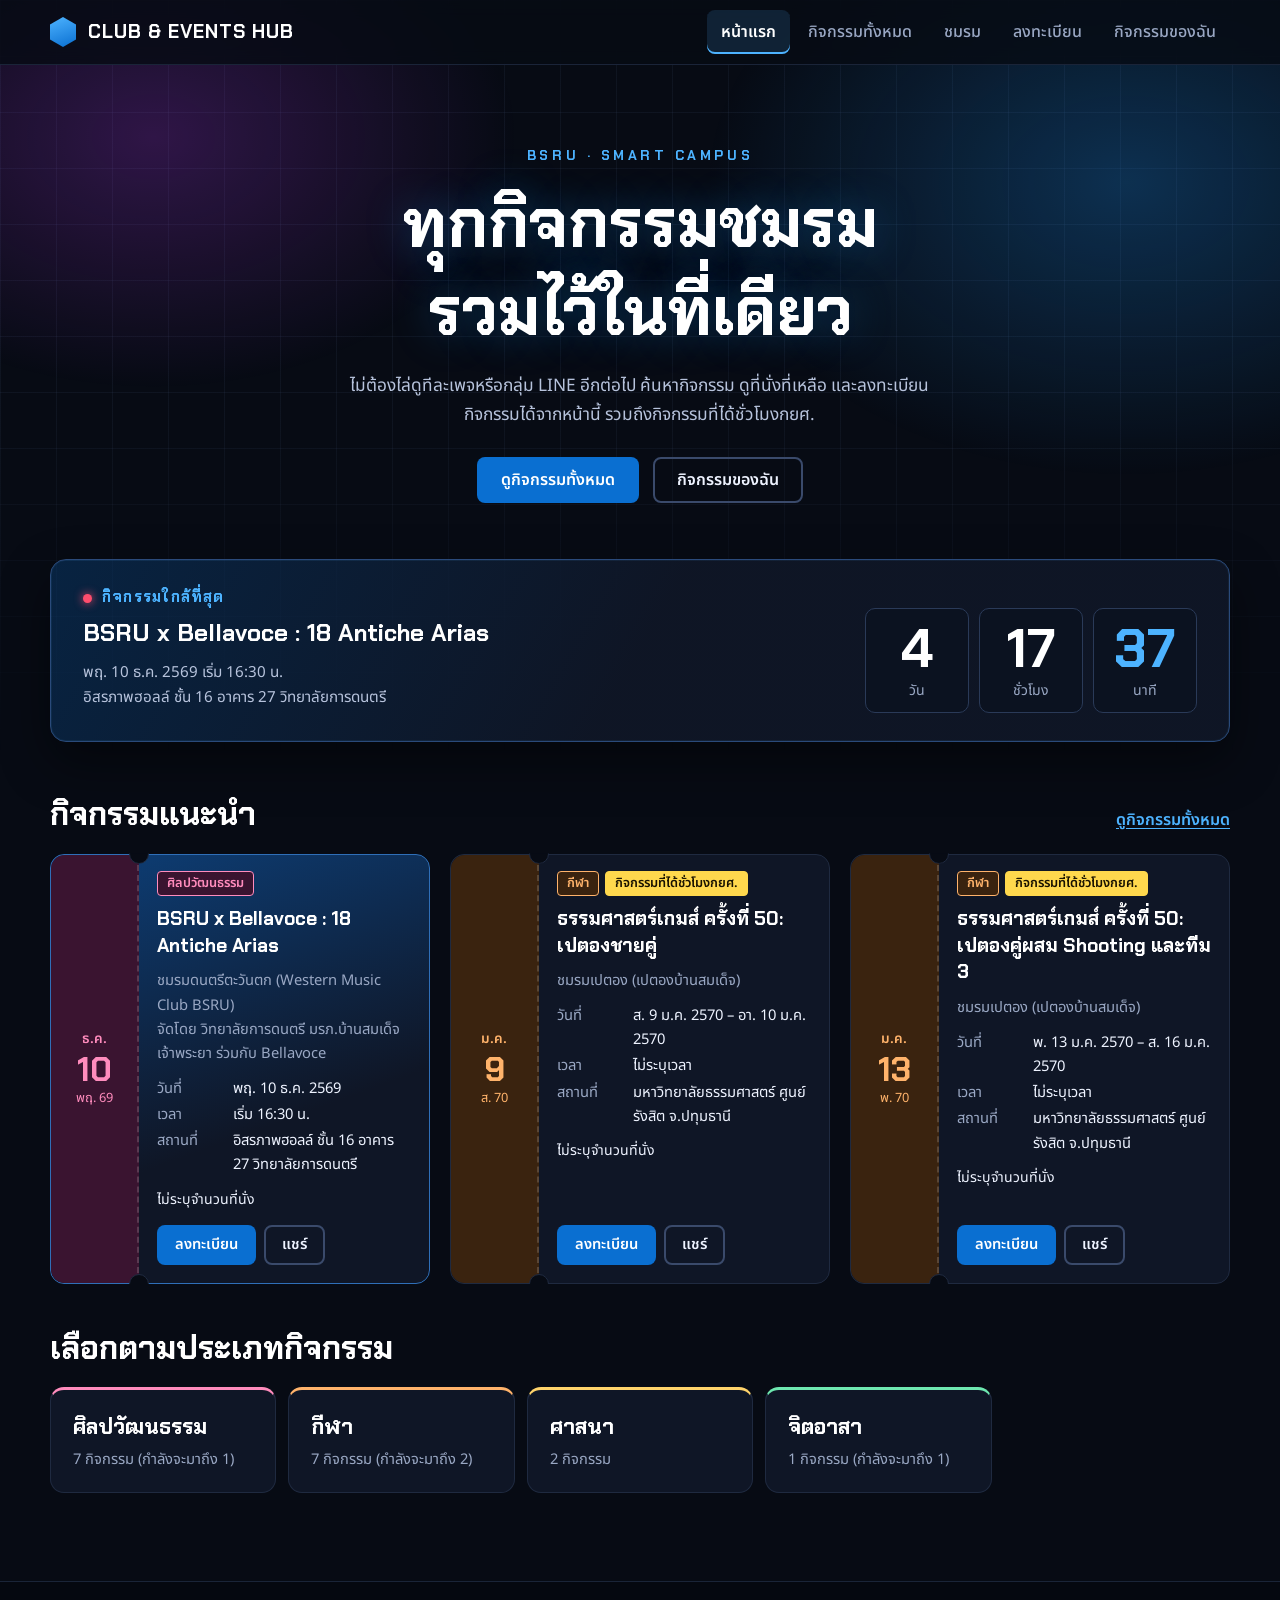
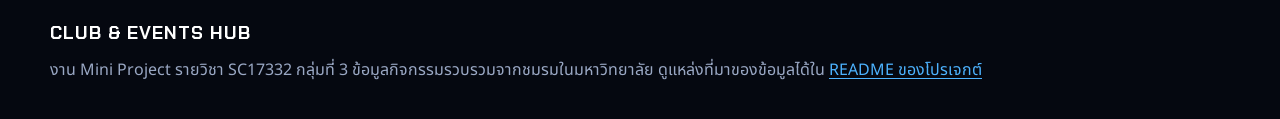
==== commit bf9040c8: "Mark กยศ. activities (e15, e16), fix register page error, update text" ====
--- a/index.html
+++ b/index.html
@@ -20,7 +20,7 @@
   <meta charset="UTF-8">
   <meta name="viewport" content="width=device-width, initial-scale=1.0">
   <title>Club &amp; Events Hub — รวมกิจกรรมชมรมในมหาวิทยาลัย</title>
-  <meta name="description" content="รวมกิจกรรมชมรมในมหาวิทยาลัย ค้นหา ลงทะเบียน และติดตามกิจกรรมที่นับชั่วโมงกิจกรรมได้">
+  <meta name="description" content="รวมกิจกรรมชมรมในมหาวิทยาลัย ค้นหา ลงทะเบียน และติดตามกิจกรรม รวมถึงกิจกรรมที่ได้ชั่วโมงกยศ.">
 
   <!-- ฟอนต์ Noto Sans Thai (เนื้อหา) และ Chakra Petch (หัวข้อ) เก็บไว้ในโฟลเดอร์ fonts/ ของเว็บเอง
        ไม่ต้องรอโหลด CSS จาก Google Fonts ก่อน หน้าเว็บจึงแสดงเร็วขึ้น (คะแนน Performance ใน Lighthouse)
@@ -67,7 +67,7 @@
         <h1 id="hero-title">ทุกกิจกรรมชมรม<br>รวมไว้ในที่เดียว</h1>
         <p class="hero-lead">
           ไม่ต้องไล่ดูทีละเพจหรือกลุ่ม LINE อีกต่อไป ค้นหากิจกรรม ดูที่นั่งที่เหลือ
-          และลงทะเบียนกิจกรรมที่นับชั่วโมงกิจกรรมได้จากหน้านี้
+          และลงทะเบียนกิจกรรมได้จากหน้านี้ รวมถึงกิจกรรมที่ได้ชั่วโมงกยศ.
         </p>
         <div class="hero-actions">
           <a class="btn btn-primary" href="events.html">ดูกิจกรรมทั้งหมด</a>
